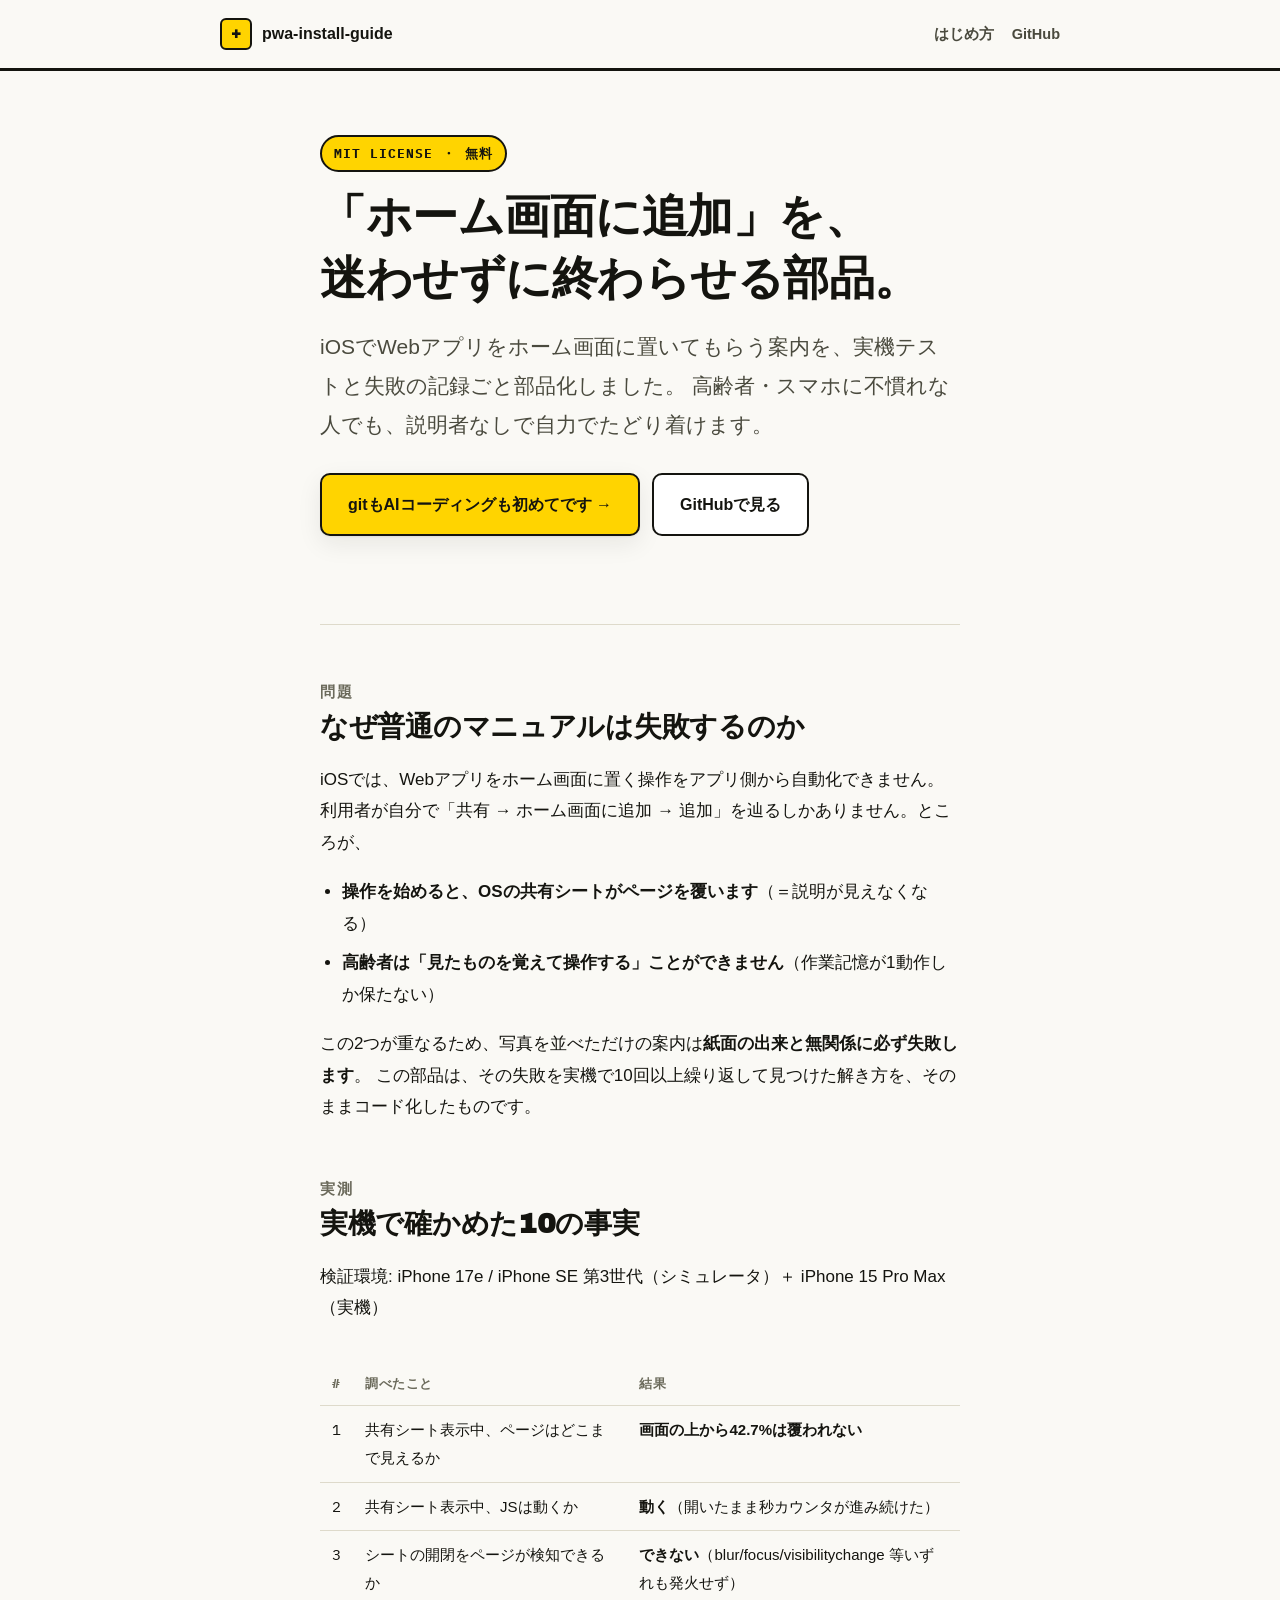
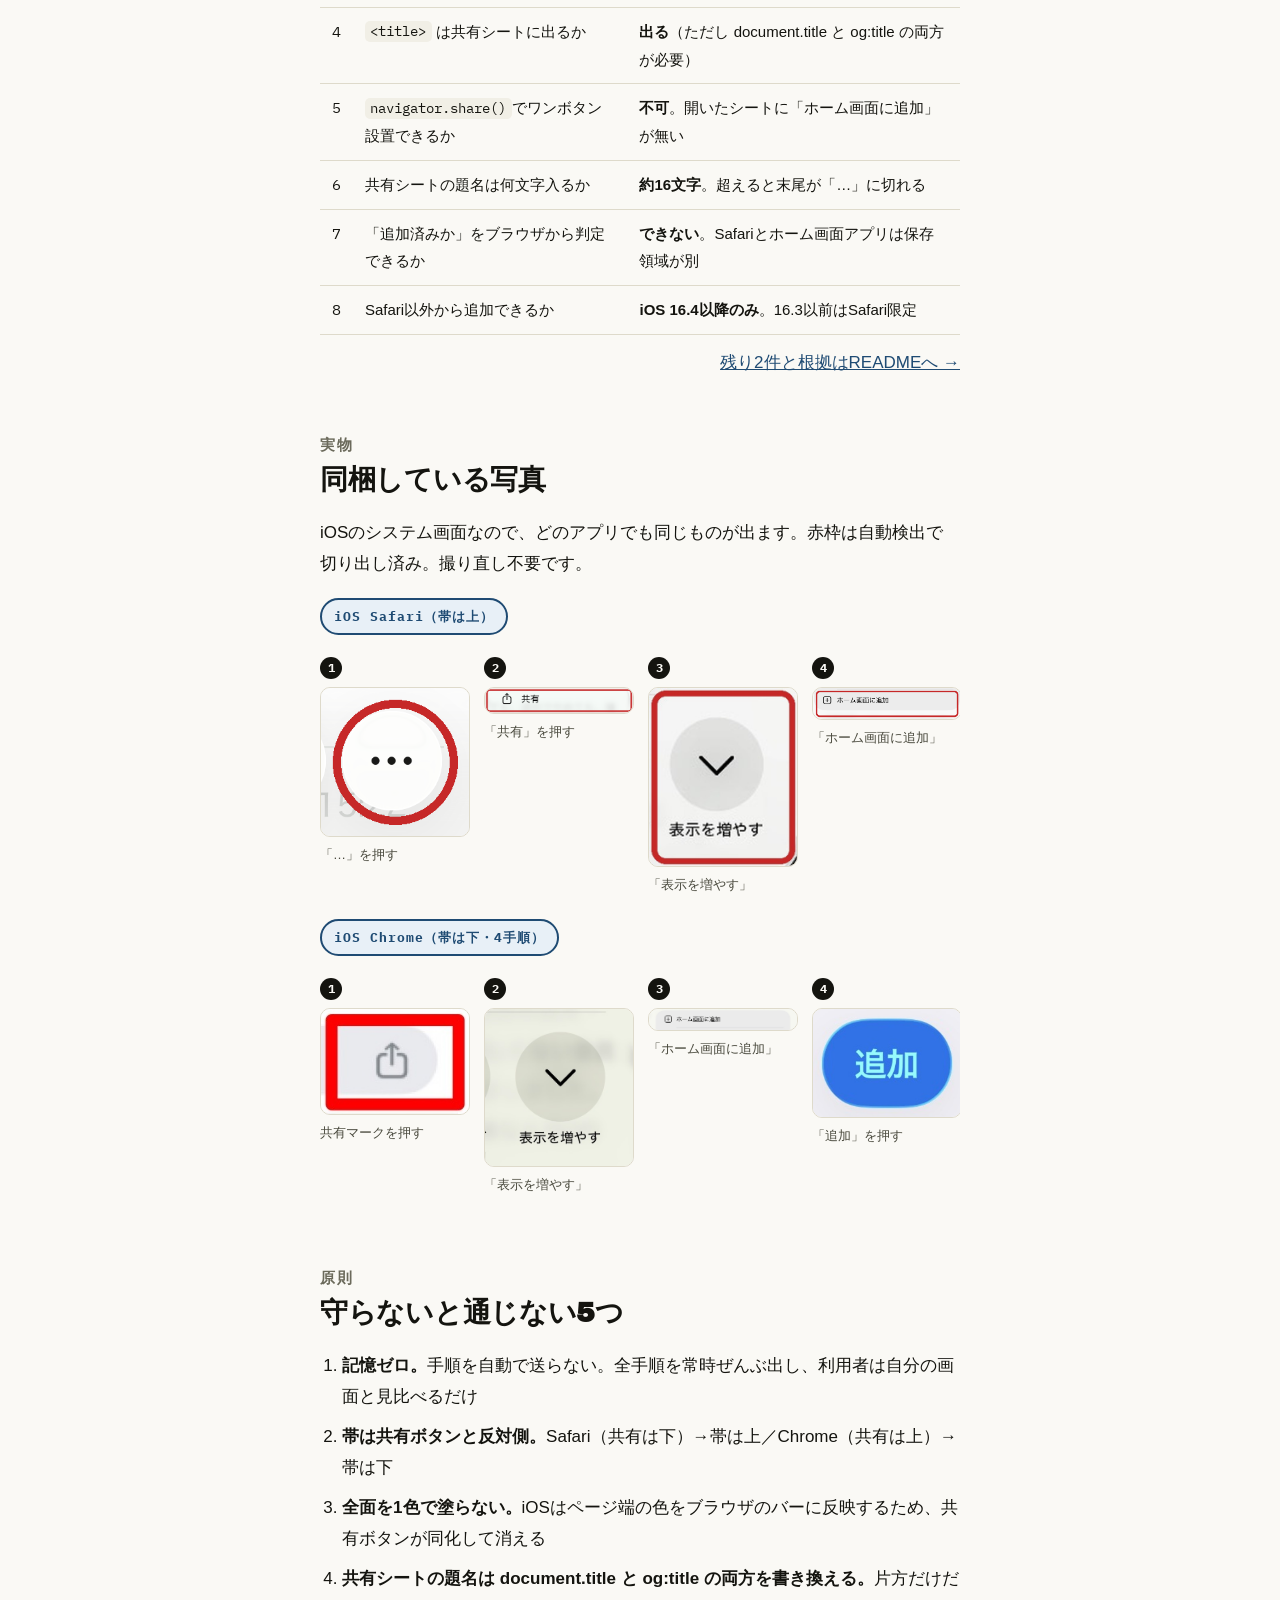
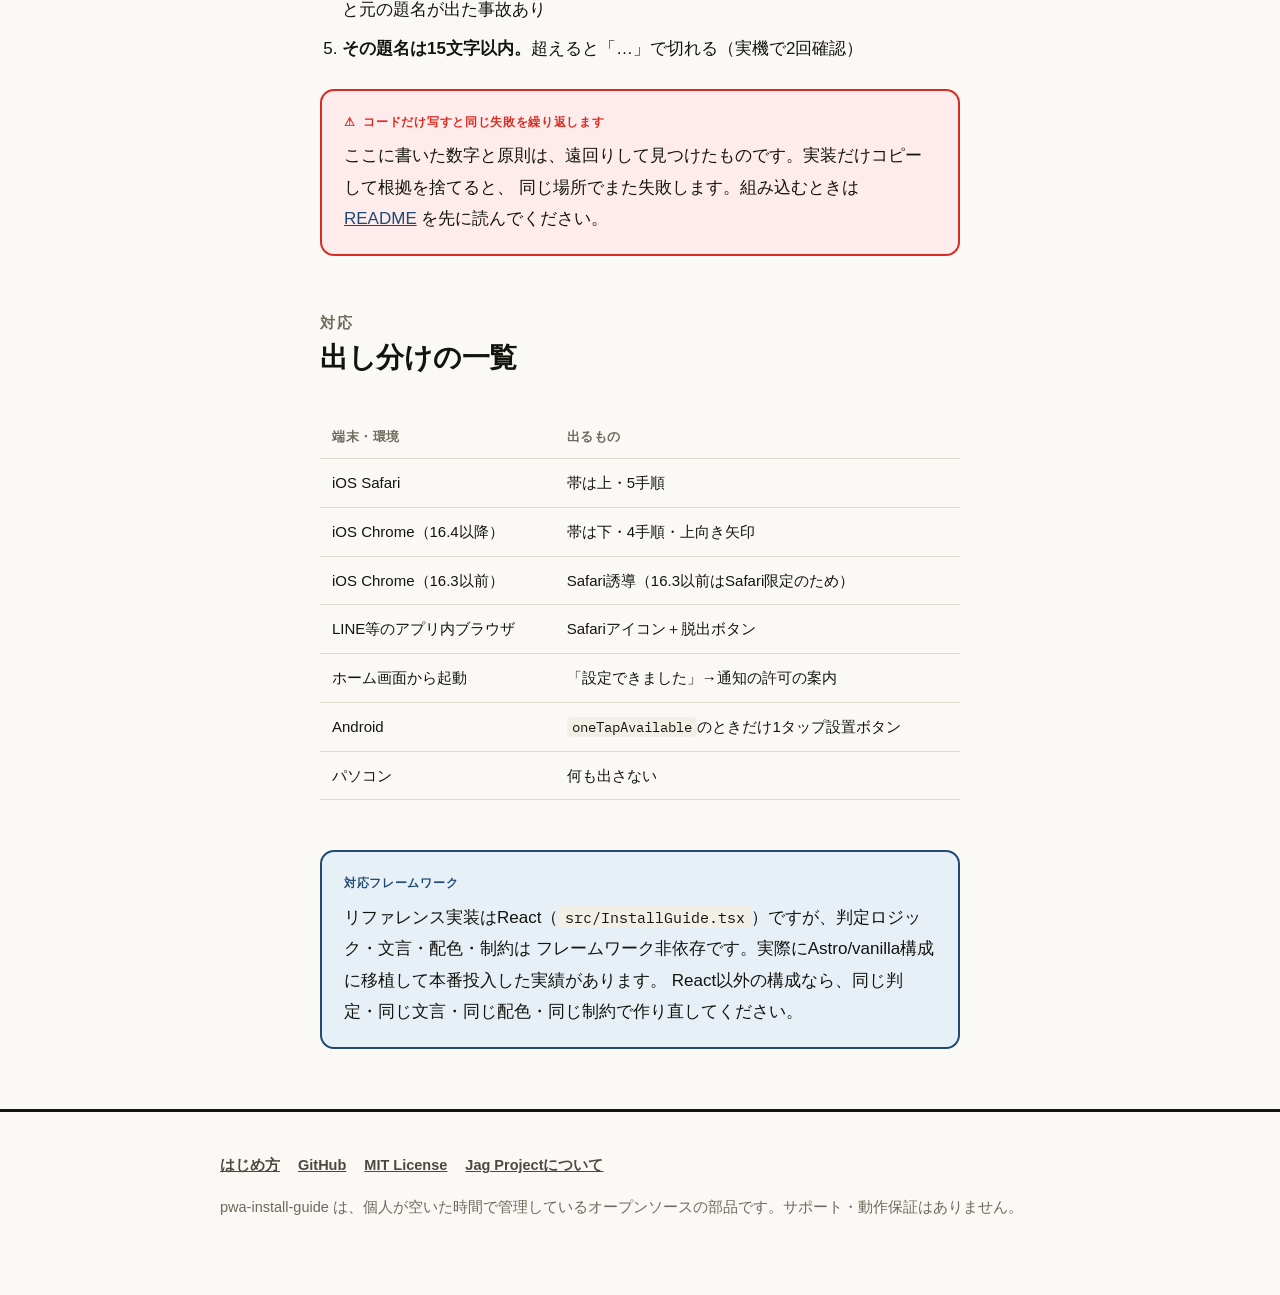
==== docs/index.html @ 2d3e3ac3 "feat: 公開準備(MITライセンス・地域名の一般化・紹介サイト+はじめ方ページ)" ====
<!doctype html>
<html lang="ja">
<head>
<meta charset="utf-8">
<meta name="viewport" content="width=device-width, initial-scale=1">
<title>pwa-install-guide — 「ホーム画面に追加」を、迷わせずに終わらせる部品</title>
<meta name="description" content="iOSのPWAインストール案内を、実機テストと失敗の記録ごと部品化。高齢者・スマホに不慣れな人でも自力でホーム画面に追加できる。MITライセンスで無料公開。">
<link rel="preconnect" href="https://fonts.gstatic.com" crossorigin>
<link href="https://fonts.googleapis.com/css2?family=Archivo+Black&family=IBM+Plex+Mono:wght@500;600&display=swap" rel="stylesheet">
<link rel="stylesheet" href="style.css">
<link rel="icon" href="data:image/svg+xml,<svg xmlns=%22http://www.w3.org/2000/svg%22 viewBox=%220 0 100 100%22><rect width=%22100%22 height=%22100%22 rx=%2218%22 fill=%22%23ffd400%22/><text x=%2250%22 y=%2268%22 font-size=%2258%22 font-weight=%22900%22 text-anchor=%22middle%22 font-family=%22Arial%22>+</text></svg>">
</head>
<body>

<header class="site-header">
  <div class="wrap">
    <a class="brand" href="index.html">
      <span class="brand-mark">+</span>
      pwa-install-guide
    </a>
    <nav class="site-nav">
      <a href="getting-started.html">はじめ方</a>
      <a href="https://github.com/jagyamamoto/pwa-install-guide">GitHub</a>
    </nav>
  </div>
</header>

<main>
  <section class="hero">
    <div class="wrap-narrow">
      <span class="eyebrow">MIT LICENSE ・ 無料</span>
      <h1>「ホーム画面に追加」を、<br>迷わせずに終わらせる部品。</h1>
      <p class="hero-lead">
        iOSでWebアプリをホーム画面に置いてもらう案内を、実機テストと失敗の記録ごと部品化しました。
        高齢者・スマホに不慣れな人でも、説明者なしで自力でたどり着けます。
      </p>
      <div class="btn-row">
        <a class="btn btn-primary" href="getting-started.html">gitもAIコーディングも初めてです →</a>
        <a class="btn btn-ghost" href="https://github.com/jagyamamoto/pwa-install-guide">GitHubで見る</a>
      </div>
    </div>
  </section>

  <div class="wrap-narrow prose">

    <hr>

    <h2><span class="num">問題</span>なぜ普通のマニュアルは失敗するのか</h2>
    <p>
      iOSでは、Webアプリをホーム画面に置く操作をアプリ側から自動化できません。
      利用者が自分で「共有 → ホーム画面に追加 → 追加」を辿るしかありません。ところが、
    </p>
    <ul>
      <li><strong>操作を始めると、OSの共有シートがページを覆います</strong>（＝説明が見えなくなる）</li>
      <li><strong>高齢者は「見たものを覚えて操作する」ことができません</strong>（作業記憶が1動作しか保たない）</li>
    </ul>
    <p>
      この2つが重なるため、写真を並べただけの案内は<strong>紙面の出来と無関係に必ず失敗します</strong>。
      この部品は、その失敗を実機で10回以上繰り返して見つけた解き方を、そのままコード化したものです。
    </p>

    <h2><span class="num">実測</span>実機で確かめた10の事実</h2>
    <p>検証環境: iPhone 17e / iPhone SE 第3世代（シミュレータ）＋ iPhone 15 Pro Max（実機）</p>
    <div class="table-wrap">
      <table class="data">
        <tr><th class="num">#</th><th>調べたこと</th><th>結果</th></tr>
        <tr><td class="num">1</td><td>共有シート表示中、ページはどこまで見えるか</td><td><strong>画面の上から42.7%は覆われない</strong></td></tr>
        <tr><td class="num">2</td><td>共有シート表示中、JSは動くか</td><td><strong>動く</strong>（開いたまま秒カウンタが進み続けた）</td></tr>
        <tr><td class="num">3</td><td>シートの開閉をページが検知できるか</td><td><strong>できない</strong>（blur/focus/visibilitychange 等いずれも発火せず）</td></tr>
        <tr><td class="num">4</td><td><code>&lt;title&gt;</code> は共有シートに出るか</td><td><strong>出る</strong>（ただし document.title と og:title の両方が必要）</td></tr>
        <tr><td class="num">5</td><td><code>navigator.share()</code>でワンボタン設置できるか</td><td><strong>不可</strong>。開いたシートに「ホーム画面に追加」が無い</td></tr>
        <tr><td class="num">6</td><td>共有シートの題名は何文字入るか</td><td><strong>約16文字</strong>。超えると末尾が「…」に切れる</td></tr>
        <tr><td class="num">7</td><td>「追加済みか」をブラウザから判定できるか</td><td><strong>できない</strong>。Safariとホーム画面アプリは保存領域が別</td></tr>
        <tr><td class="num">8</td><td>Safari以外から追加できるか</td><td><strong>iOS 16.4以降のみ</strong>。16.3以前はSafari限定</td></tr>
      </table>
    </div>
    <p style="text-align:right; margin-top:-14px;"><a href="https://github.com/jagyamamoto/pwa-install-guide#2-%E5%AE%9F%E6%A9%9F%E3%81%A7%E7%A2%BA%E3%81%8B%E3%82%81%E3%81%9F%E4%BA%8B%E5%AE%9F">残り2件と根拠はREADMEへ →</a></p>

    <h2><span class="num">実物</span>同梱している写真</h2>
    <p>iOSのシステム画面なので、どのアプリでも同じものが出ます。赤枠は自動検出で切り出し済み。撮り直し不要です。</p>
    <p class="eyebrow steel" style="margin-bottom:10px;">iOS Safari（帯は上）</p>
    <div class="shot-row">
      <div class="shot-card"><span class="shot-num">1</span><img src="assets/ios-safari/1-dots.png" alt="…マーク"><div class="shot-label">「…」を押す</div></div>
      <div class="shot-card"><span class="shot-num">2</span><img src="assets/ios-safari/2-share.png" alt="共有"><div class="shot-label">「共有」を押す</div></div>
      <div class="shot-card"><span class="shot-num">3</span><img src="assets/ios-safari/3-showmore.png" alt="表示を増やす"><div class="shot-label">「表示を増やす」</div></div>
      <div class="shot-card"><span class="shot-num">4</span><img src="assets/ios-safari/4-addhome.png" alt="ホーム画面に追加"><div class="shot-label">「ホーム画面に追加」</div></div>
      <div class="shot-card"><span class="shot-num">5</span><img src="assets/ios-safari/5-add.png" alt="追加"><div class="shot-label">「追加」を押す</div></div>
    </div>
    <p class="eyebrow steel" style="margin-bottom:10px;">iOS Chrome（帯は下・4手順）</p>
    <div class="shot-row">
      <div class="shot-card"><span class="shot-num">1</span><img src="assets/ios-chrome/1-share.jpg" alt="共有"><div class="shot-label">共有マークを押す</div></div>
      <div class="shot-card"><span class="shot-num">2</span><img src="assets/ios-chrome/2-showmore.jpg" alt="表示を増やす"><div class="shot-label">「表示を増やす」</div></div>
      <div class="shot-card"><span class="shot-num">3</span><img src="assets/ios-chrome/3-addhome.jpg" alt="ホーム画面に追加"><div class="shot-label">「ホーム画面に追加」</div></div>
      <div class="shot-card"><span class="shot-num">4</span><img src="assets/ios-chrome/4-add.jpg" alt="追加"><div class="shot-label">「追加」を押す</div></div>
    </div>

    <h2><span class="num">原則</span>守らないと通じない5つ</h2>
    <ol>
      <li><strong>記憶ゼロ。</strong>手順を自動で送らない。全手順を常時ぜんぶ出し、利用者は自分の画面と見比べるだけ</li>
      <li><strong>帯は共有ボタンと反対側。</strong>Safari（共有は下）→帯は上／Chrome（共有は上）→帯は下</li>
      <li><strong>全面を1色で塗らない。</strong>iOSはページ端の色をブラウザのバーに反映するため、共有ボタンが同化して消える</li>
      <li><strong>共有シートの題名は document.title と og:title の両方を書き換える。</strong>片方だけだと元の題名が出た事故あり</li>
      <li><strong>その題名は15文字以内。</strong>超えると「…」で切れる（実機で2回確認）</li>
    </ol>

    <div class="alert-card">
      <span class="tag">⚠ コードだけ写すと同じ失敗を繰り返します</span>
      <p>ここに書いた数字と原則は、遠回りして見つけたものです。実装だけコピーして根拠を捨てると、
      同じ場所でまた失敗します。組み込むときは <a href="https://github.com/jagyamamoto/pwa-install-guide#readme">README</a> を先に読んでください。</p>
    </div>

    <h2><span class="num">対応</span>出し分けの一覧</h2>
    <div class="table-wrap">
      <table class="data">
        <tr><th>端末・環境</th><th>出るもの</th></tr>
        <tr><td>iOS Safari</td><td>帯は上・5手順</td></tr>
        <tr><td>iOS Chrome（16.4以降）</td><td>帯は下・4手順・上向き矢印</td></tr>
        <tr><td>iOS Chrome（16.3以前）</td><td>Safari誘導（16.3以前はSafari限定のため）</td></tr>
        <tr><td>LINE等のアプリ内ブラウザ</td><td>Safariアイコン＋脱出ボタン</td></tr>
        <tr><td>ホーム画面から起動</td><td>「設定できました」→通知の許可の案内</td></tr>
        <tr><td>Android</td><td><code>oneTapAvailable</code>のときだけ1タップ設置ボタン</td></tr>
        <tr><td>パソコン</td><td>何も出さない</td></tr>
      </table>
    </div>

    <div class="win-card">
      <span class="tag">対応フレームワーク</span>
      <p>
        リファレンス実装はReact（<code>src/InstallGuide.tsx</code>）ですが、判定ロジック・文言・配色・制約は
        フレームワーク非依存です。実際にAstro/vanilla構成に移植して本番投入した実績があります。
        React以外の構成なら、同じ判定・同じ文言・同じ配色・同じ制約で作り直してください。
      </p>
    </div>

  </div>
</main>

<footer class="site-footer">
  <div class="wrap">
    <div class="footer-links">
      <a href="getting-started.html">はじめ方</a>
      <a href="https://github.com/jagyamamoto/pwa-install-guide">GitHub</a>
      <a href="https://github.com/jagyamamoto/pwa-install-guide/blob/main/LICENSE">MIT License</a>
      <a href="https://www.jagproject.com/about">Jag Projectについて</a>
    </div>
    <p>pwa-install-guide は、個人が空いた時間で管理しているオープンソースの部品です。サポート・動作保証はありません。</p>
  </div>
</footer>

</body>
</html>
---- docs/style.css ----
/* pwa-install-guide 紹介サイト 共通スタイル
   本体(src/install-guide.css)が実際に採用している配色をそのまま持ち込む:
   --signal(道路標識と同じ最高コントラストの黄)・黒・白・実測写真の赤枠。 */

:root {
  --paper: #faf9f5;
  --paper-deep: #f1efe6;
  --card: #ffffff;
  --ink: #14140f;
  --ink-soft: #4a4a3e;
  --muted: #6b6a5b;
  --border: #dedacb;
  --signal: #ffd400;
  --signal-ink: #14140f;
  --alert: #d92b1f;
  --alert-pale: #fdeceb;
  --steel: #1f4b73;
  --steel-pale: #e8f0f7;
  --shadow: 0 1px 2px rgba(20, 20, 15, 0.06), 0 8px 24px rgba(20, 20, 15, 0.08);
  --radius: 14px;
  --font-jp: "Hiragino Sans", "Hiragino Kaku Gothic ProN", "Yu Gothic", "Noto Sans JP", sans-serif;
  --font-display: "Archivo Black", var(--font-jp), sans-serif;
  --font-mono: "IBM Plex Mono", ui-monospace, "SF Mono", Menlo, monospace;
}

:root[data-theme="dark"] {
  --paper: #16160f;
  --paper-deep: #1d1c13;
  --card: #201f16;
  --ink: #f3f1e4;
  --ink-soft: #cac6ae;
  --muted: #9a9781;
  --border: #383626;
  --signal: #ffd400;
  --signal-ink: #14140f;
  --alert: #ff6b5e;
  --alert-pale: #33201c;
  --steel: #7fb3e0;
  --steel-pale: #182734;
  --shadow: 0 1px 2px rgba(0, 0, 0, 0.35), 0 12px 32px rgba(0, 0, 0, 0.4);
}

@media (prefers-color-scheme: dark) {
  :root:not([data-theme="light"]) {
    --paper: #16160f;
    --paper-deep: #1d1c13;
    --card: #201f16;
    --ink: #f3f1e4;
    --ink-soft: #cac6ae;
    --muted: #9a9781;
    --border: #383626;
    --signal: #ffd400;
    --signal-ink: #14140f;
    --alert: #ff6b5e;
    --alert-pale: #33201c;
    --steel: #7fb3e0;
    --steel-pale: #182734;
    --shadow: 0 1px 2px rgba(0, 0, 0, 0.35), 0 12px 32px rgba(0, 0, 0, 0.4);
  }
}

* { box-sizing: border-box; }
html { scroll-behavior: smooth; }
@media (prefers-reduced-motion: reduce) {
  html { scroll-behavior: auto; }
  * { animation-duration: 0.01ms !important; transition-duration: 0.01ms !important; }
}

body {
  margin: 0;
  background: var(--paper);
  color: var(--ink);
  font-family: var(--font-jp);
  font-size: 17px;
  line-height: 1.85;
  -webkit-font-smoothing: antialiased;
}

img { max-width: 100%; display: block; }
a { color: var(--steel); }
code { font-family: var(--font-mono); font-size: 0.9em; background: var(--paper-deep); padding: 0.1em 0.4em; border-radius: 5px; }

.wrap { max-width: 880px; margin: 0 auto; padding: 0 20px; }
.wrap-narrow { max-width: 680px; margin: 0 auto; padding: 0 20px; }

/* ---------- ヘッダー ---------- */
.site-header { padding: 18px 0; border-bottom: 3px solid var(--ink); }
.site-header .wrap { display: flex; align-items: center; justify-content: space-between; gap: 12px; }
.brand { display: flex; align-items: center; gap: 10px; text-decoration: none; color: var(--ink); font-weight: 800; font-size: 16px; }
.brand-mark {
  width: 32px; height: 32px; border-radius: 6px;
  background: var(--signal); color: var(--signal-ink);
  display: flex; align-items: center; justify-content: center;
  font-family: var(--font-display); font-weight: 900; font-size: 15px; flex-shrink: 0;
  border: 2px solid var(--ink);
}
.site-nav { display: flex; gap: 18px; font-size: 14.5px; font-weight: 700; }
.site-nav a { color: var(--ink-soft); text-decoration: none; }
.site-nav a:hover { color: var(--ink); }

/* ---------- 見出し ---------- */
h1, h2, h3 { line-height: 1.35; text-wrap: balance; margin: 0; font-family: var(--font-display); letter-spacing: -0.01em; }
.eyebrow {
  display: inline-flex; align-items: center; gap: 8px;
  font-family: var(--font-mono); font-size: 12.5px; letter-spacing: 0.08em; font-weight: 700;
  color: var(--ink); background: var(--signal);
  border: 2px solid var(--ink);
  padding: 5px 12px; border-radius: 999px;
}
.eyebrow.alert { color: #fff; background: var(--alert); border-color: var(--alert); }
.eyebrow.steel { color: var(--steel); background: var(--steel-pale); border-color: var(--steel); }

/* ---------- ボタン ---------- */
.btn {
  display: inline-flex; align-items: center; justify-content: center; gap: 8px;
  padding: 15px 26px; border-radius: 10px; font-weight: 800; font-size: 16px;
  text-decoration: none; border: 2px solid var(--ink); cursor: pointer; min-height: 52px;
  transition: transform 0.15s ease, box-shadow 0.15s ease;
}
.btn:hover { transform: translateY(-1px); }
.btn-primary { background: var(--signal); color: var(--signal-ink); box-shadow: var(--shadow); }
.btn-ghost { background: var(--card); color: var(--ink); }
.btn-row { display: flex; gap: 12px; flex-wrap: wrap; }

/* ---------- カード ---------- */
.card { background: var(--card); border: 1px solid var(--border); border-radius: var(--radius); box-shadow: var(--shadow); }

.fail-card, .win-card, .alert-card {
  border-radius: var(--radius); padding: 20px 22px; margin: 24px 0; border: 2px solid var(--ink);
}
.alert-card { background: var(--alert-pale); border-color: var(--alert); }
.alert-card .tag { font-family: var(--font-mono); font-size: 11.5px; font-weight: 700; color: var(--alert); letter-spacing: 0.06em; display: block; margin-bottom: 8px; }
.alert-card p:last-child { margin-bottom: 0; }

.win-card { background: var(--steel-pale); border-color: var(--steel); }
.win-card .tag { font-family: var(--font-mono); font-size: 11.5px; font-weight: 700; color: var(--steel); letter-spacing: 0.06em; display: block; margin-bottom: 8px; }
.win-card p:last-child { margin-bottom: 0; }

/* ---------- 測定データ表 ---------- */
table.data { width: 100%; border-collapse: collapse; margin: 20px 0 26px; font-size: 15px; }
table.data th, table.data td { padding: 10px 12px; border-bottom: 1px solid var(--border); text-align: left; vertical-align: top; }
table.data th { font-family: var(--font-mono); font-size: 12.5px; letter-spacing: 0.04em; color: var(--muted); font-weight: 700; text-transform: uppercase; }
table.data td.num, table.data th.num { font-variant-numeric: tabular-nums; font-family: var(--font-mono); }
.table-wrap { overflow-x: auto; }

/* ---------- スクリーンショット・ギャラリー ---------- */
.shot-row { display: flex; gap: 14px; overflow-x: auto; padding: 6px 2px 14px; margin: 0 0 8px; scroll-snap-type: x proximity; }
.shot-card { flex: 0 0 auto; width: 150px; scroll-snap-align: start; }
.shot-card img { border-radius: 10px; border: 1px solid var(--border); background: #fff; }
.shot-card .shot-num {
  display: inline-flex; align-items: center; justify-content: center;
  width: 22px; height: 22px; border-radius: 999px; background: var(--ink); color: var(--paper);
  font-family: var(--font-mono); font-size: 12px; font-weight: 700; margin-bottom: 8px;
}
.shot-card .shot-label { font-size: 13px; color: var(--ink-soft); margin-top: 6px; }

/* ---------- 手順(はじめ方ページ) ---------- */
.step-list { counter-reset: step; list-style: none; padding: 0; margin: 32px 0; }
.step-item { position: relative; padding: 0 0 32px 52px; border-left: 2px solid var(--border); margin-left: 17px; }
.step-item:last-child { border-color: transparent; padding-bottom: 0; }
.step-item::before {
  counter-increment: step; content: counter(step);
  position: absolute; left: -18px; top: 0;
  width: 36px; height: 36px; border-radius: 999px;
  background: var(--signal); color: var(--signal-ink); border: 2px solid var(--ink);
  display: flex; align-items: center; justify-content: center;
  font-family: var(--font-display); font-size: 15px; font-weight: 900;
}
.step-item h3 { font-size: 18px; margin-bottom: 8px; }
.step-item p { margin: 0 0 12px; color: var(--ink-soft); }

.code-block {
  font-family: var(--font-mono); font-size: 13.5px; line-height: 1.7;
  background: #1a1a12; color: #f0edd8; border-radius: 10px; padding: 16px 18px;
  margin: 14px 0; overflow-x: auto; white-space: pre;
}
.copy-note { font-size: 13px; color: var(--muted); margin: 6px 0 0; }

/* ---------- 本文 ---------- */
.prose h2 { font-size: clamp(22px, 3vw, 28px); margin: 56px 0 18px; }
.prose h2 .num { font-family: var(--font-mono); color: var(--muted); font-size: 0.55em; display: block; margin-bottom: 6px; letter-spacing: 0.1em; }
.prose h3 { font-size: 18px; margin: 28px 0 12px; }
.prose p { margin: 0 0 18px; color: var(--ink); }
.prose ul, .prose ol { padding-left: 1.3em; margin: 0 0 18px; }
.prose li { margin-bottom: 8px; }
.prose hr { border: none; border-top: 1px solid var(--border); margin: 48px 0; }

/* ---------- フッター ---------- */
.site-footer { border-top: 3px solid var(--ink); padding: 40px 0 60px; margin-top: 60px; color: var(--muted); font-size: 14.5px; }
.site-footer a { color: var(--ink-soft); }
.footer-links { display: flex; gap: 18px; flex-wrap: wrap; margin-bottom: 14px; font-weight: 700; }

/* ---------- ヒーロー ---------- */
.hero { padding: 64px 0 40px; }
.hero-lead { font-size: clamp(18px, 2.4vw, 21px); color: var(--ink-soft); max-width: 60ch; margin: 18px 0 28px; }
.hero h1 { font-size: clamp(30px, 5vw, 46px); margin-top: 14px; }
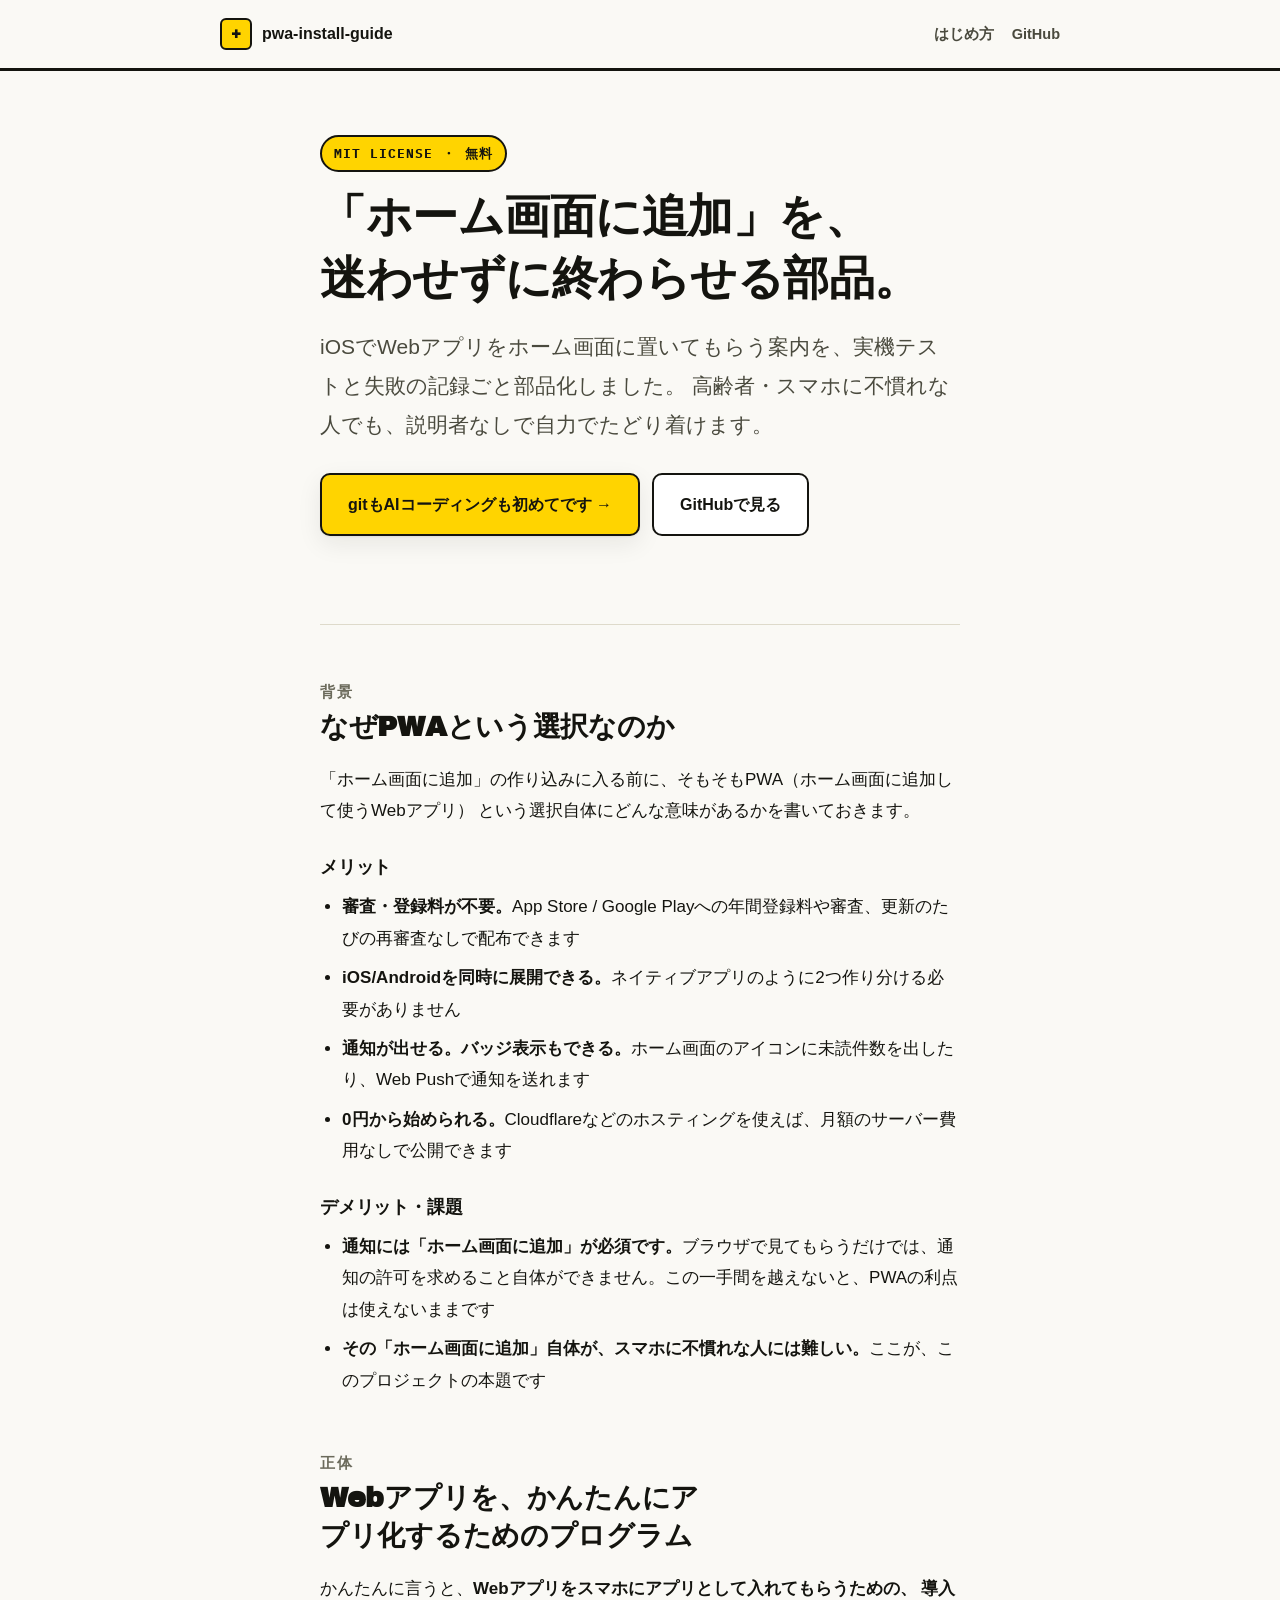
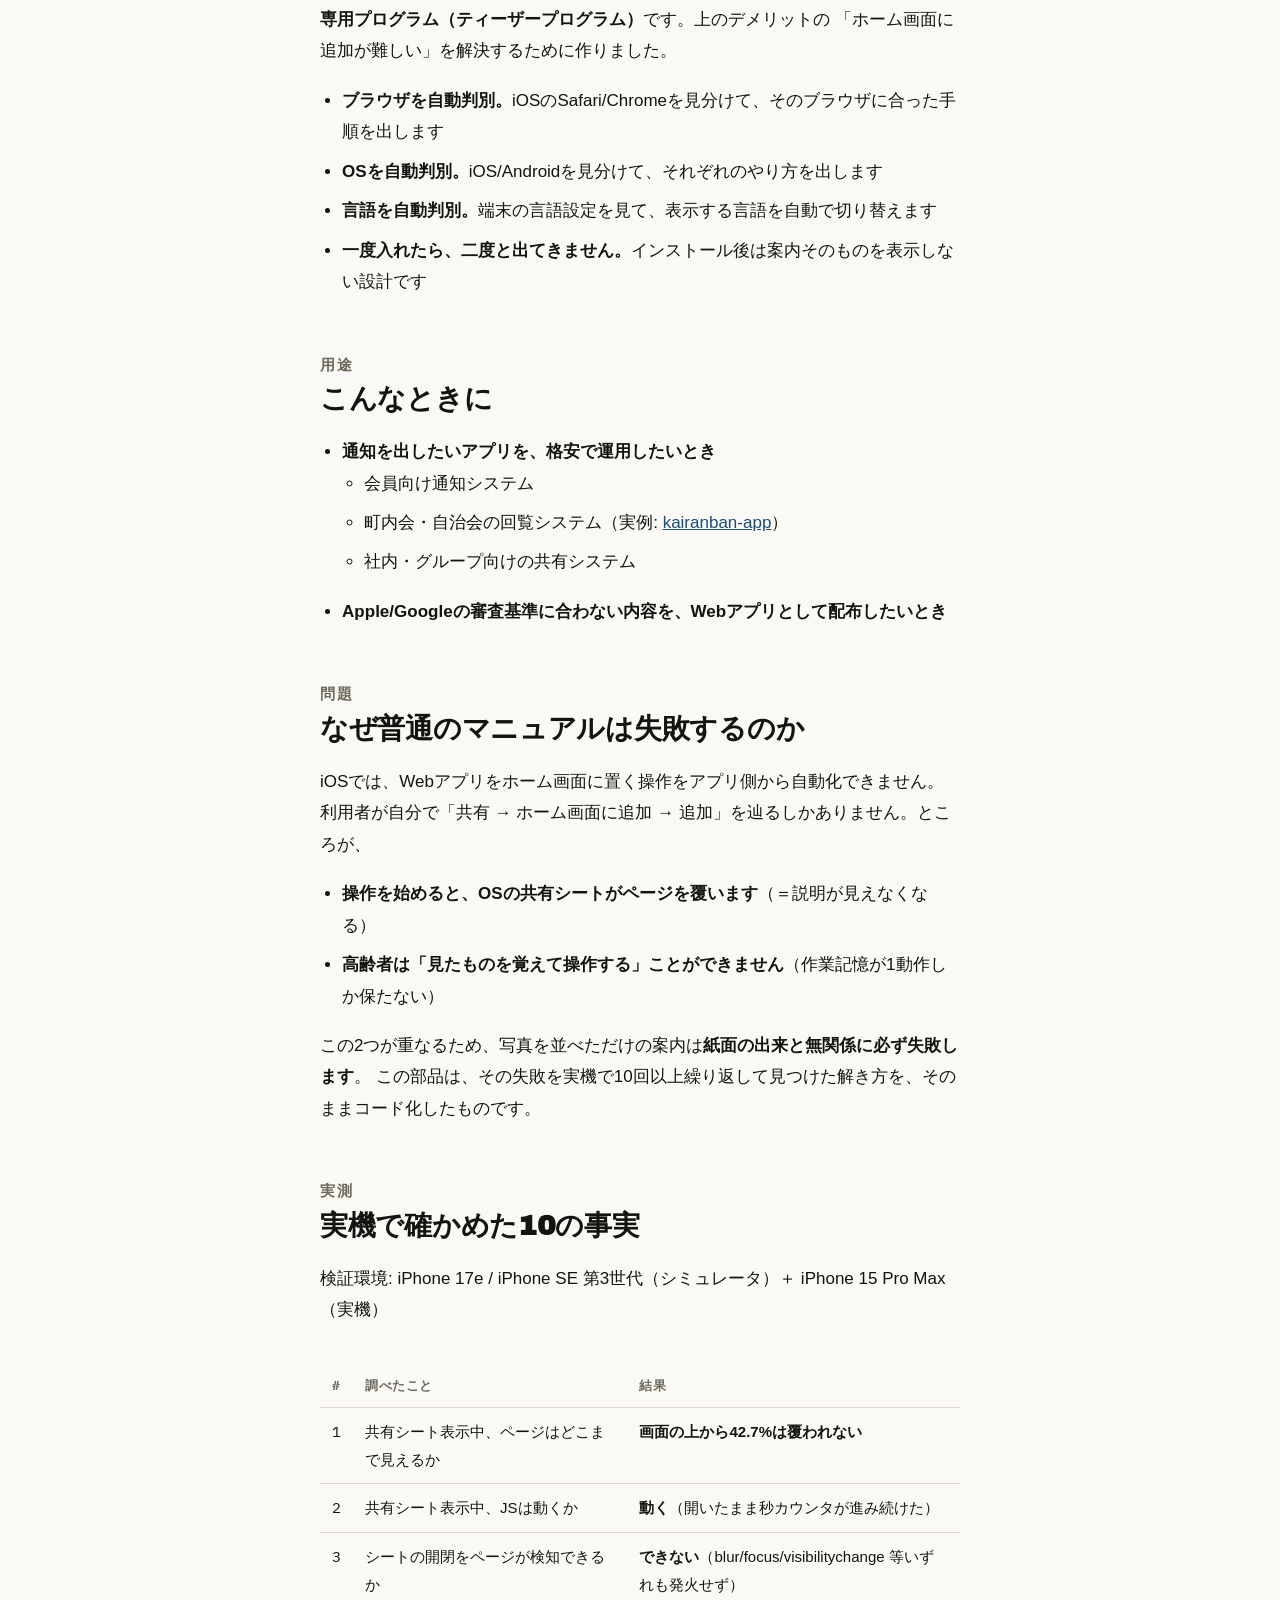
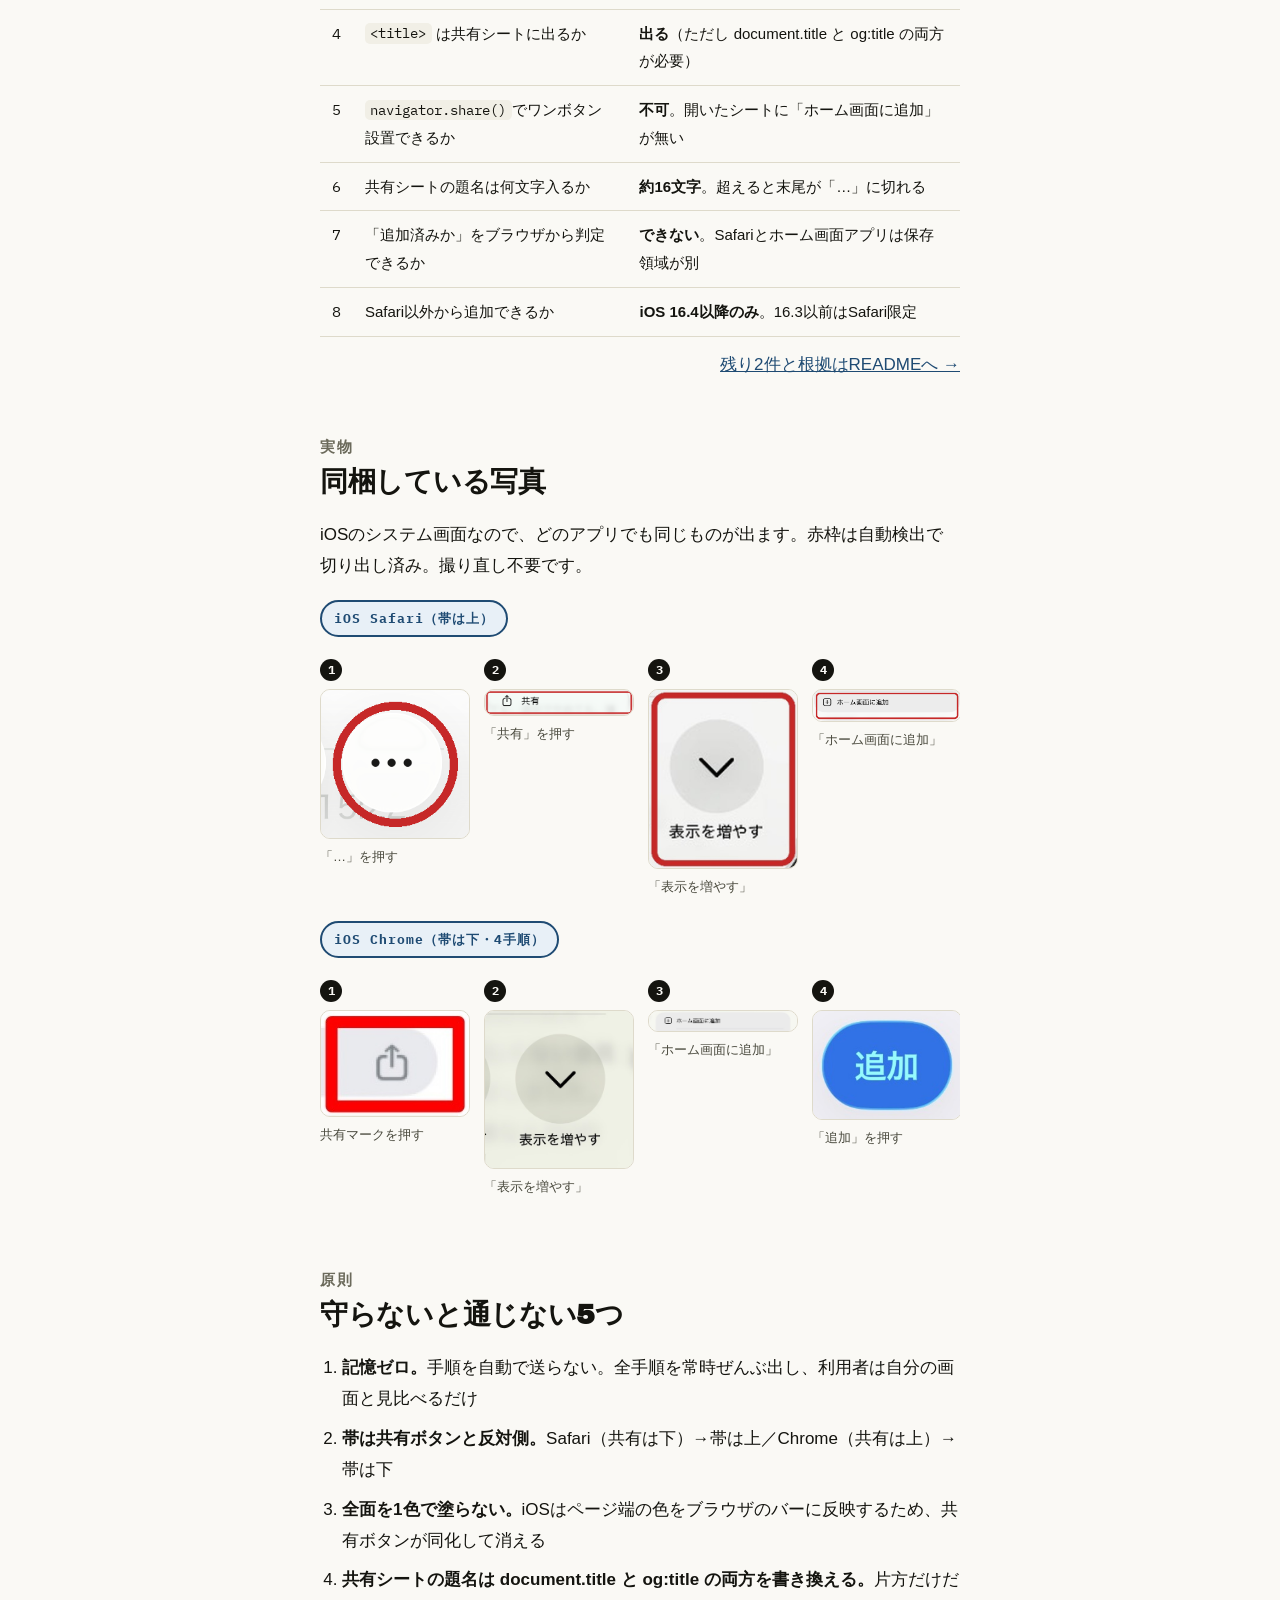
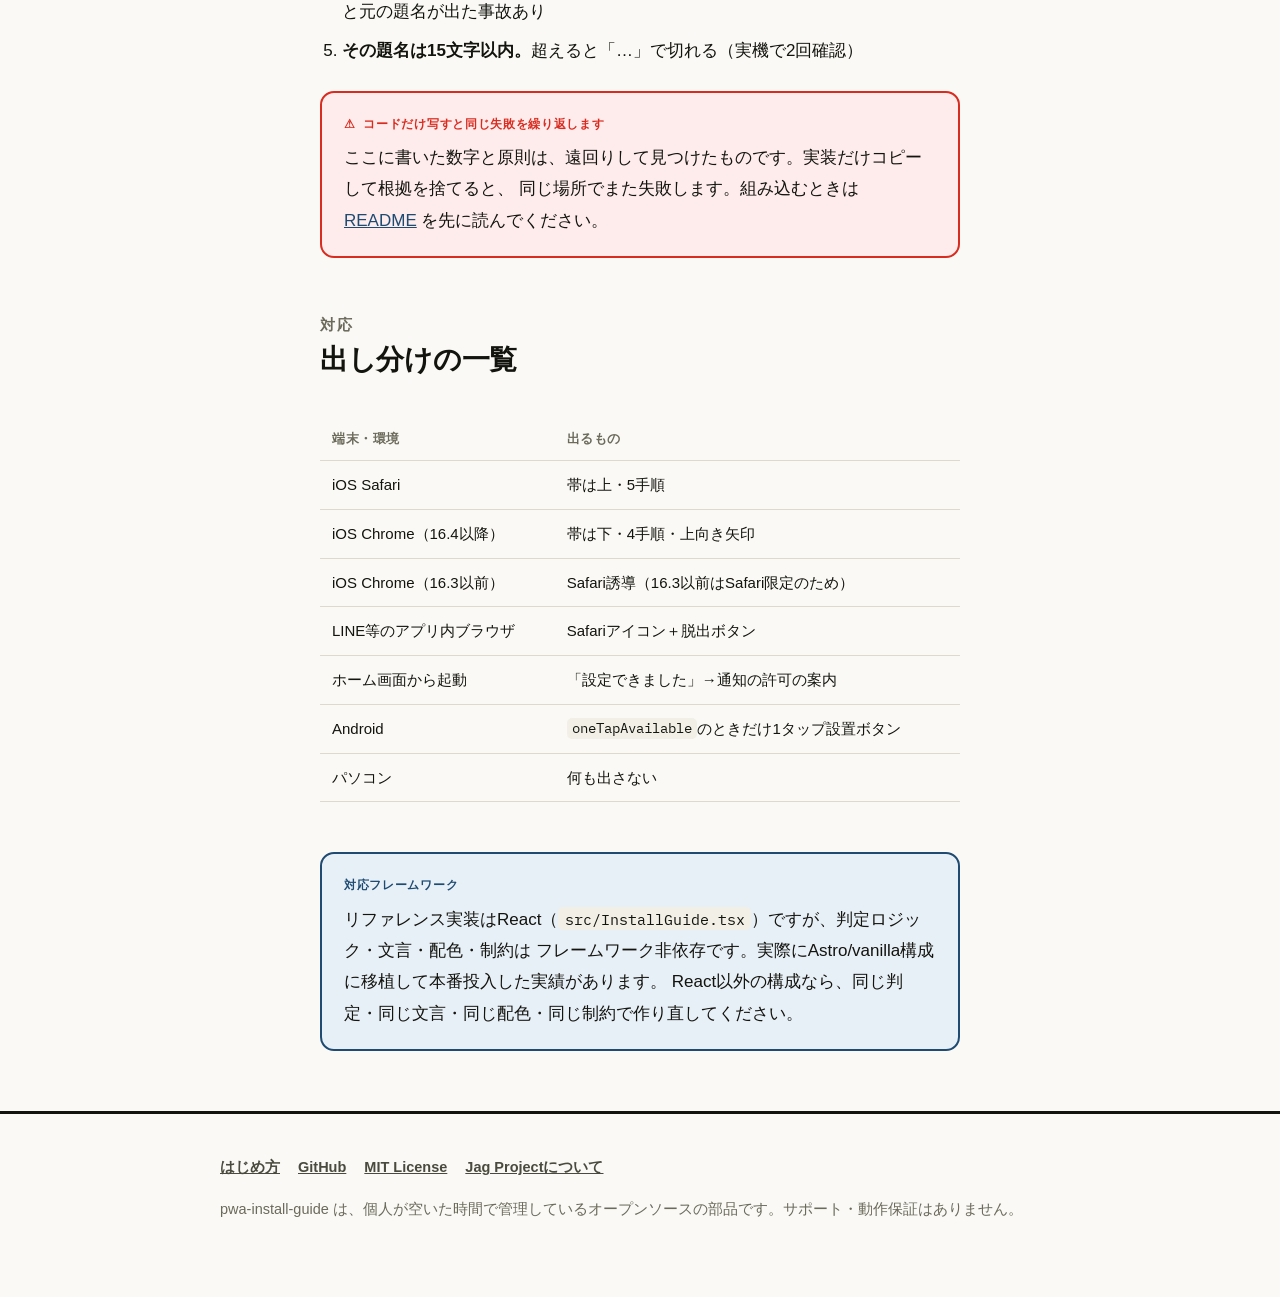
==== commit bc76c277: "docs(index): PWAのメリット・デメリット/プロジェクトの正体/用途セクションを追加" ====
--- a/docs/index.html
+++ b/docs/index.html
@@ -44,6 +44,50 @@
   <div class="wrap-narrow prose">
 
     <hr>
+
+    <h2><span class="num">背景</span>なぜPWAという選択なのか</h2>
+    <p>
+      「ホーム画面に追加」の作り込みに入る前に、そもそもPWA（ホーム画面に追加して使うWebアプリ）
+      という選択自体にどんな意味があるかを書いておきます。
+    </p>
+    <h3>メリット</h3>
+    <ul>
+      <li><strong>審査・登録料が不要。</strong>App Store / Google Playへの年間登録料や審査、更新のたびの再審査なしで配布できます</li>
+      <li><strong>iOS/Androidを同時に展開できる。</strong>ネイティブアプリのように2つ作り分ける必要がありません</li>
+      <li><strong>通知が出せる。バッジ表示もできる。</strong>ホーム画面のアイコンに未読件数を出したり、Web Pushで通知を送れます</li>
+      <li><strong>0円から始められる。</strong>Cloudflareなどのホスティングを使えば、月額のサーバー費用なしで公開できます</li>
+    </ul>
+    <h3>デメリット・課題</h3>
+    <ul>
+      <li><strong>通知には「ホーム画面に追加」が必須です。</strong>ブラウザで見てもらうだけでは、通知の許可を求めること自体ができません。この一手間を越えないと、PWAの利点は使えないままです</li>
+      <li><strong>その「ホーム画面に追加」自体が、スマホに不慣れな人には難しい。</strong>ここが、このプロジェクトの本題です</li>
+    </ul>
+
+    <h2><span class="num">正体</span>Webアプリを、かんたんにアプリ化するためのプログラム</h2>
+    <p>
+      かんたんに言うと、<strong>Webアプリをスマホにアプリとして入れてもらうための、
+      導入専用プログラム（ティーザープログラム）</strong>です。上のデメリットの
+      「ホーム画面に追加が難しい」を解決するために作りました。
+    </p>
+    <ul>
+      <li><strong>ブラウザを自動判別。</strong>iOSのSafari/Chromeを見分けて、そのブラウザに合った手順を出します</li>
+      <li><strong>OSを自動判別。</strong>iOS/Androidを見分けて、それぞれのやり方を出します</li>
+      <li><strong>言語を自動判別。</strong>端末の言語設定を見て、表示する言語を自動で切り替えます</li>
+      <li><strong>一度入れたら、二度と出てきません。</strong>インストール後は案内そのものを表示しない設計です</li>
+    </ul>
+
+    <h2><span class="num">用途</span>こんなときに</h2>
+    <ul>
+      <li>
+        <strong>通知を出したいアプリを、格安で運用したいとき</strong>
+        <ul>
+          <li>会員向け通知システム</li>
+          <li>町内会・自治会の回覧システム（実例: <a href="https://github.com/jagyamamoto/kairanban-app">kairanban-app</a>）</li>
+          <li>社内・グループ向けの共有システム</li>
+        </ul>
+      </li>
+      <li><strong>Apple/Googleの審査基準に合わない内容を、Webアプリとして配布したいとき</strong></li>
+    </ul>
 
     <h2><span class="num">問題</span>なぜ普通のマニュアルは失敗するのか</h2>
     <p>
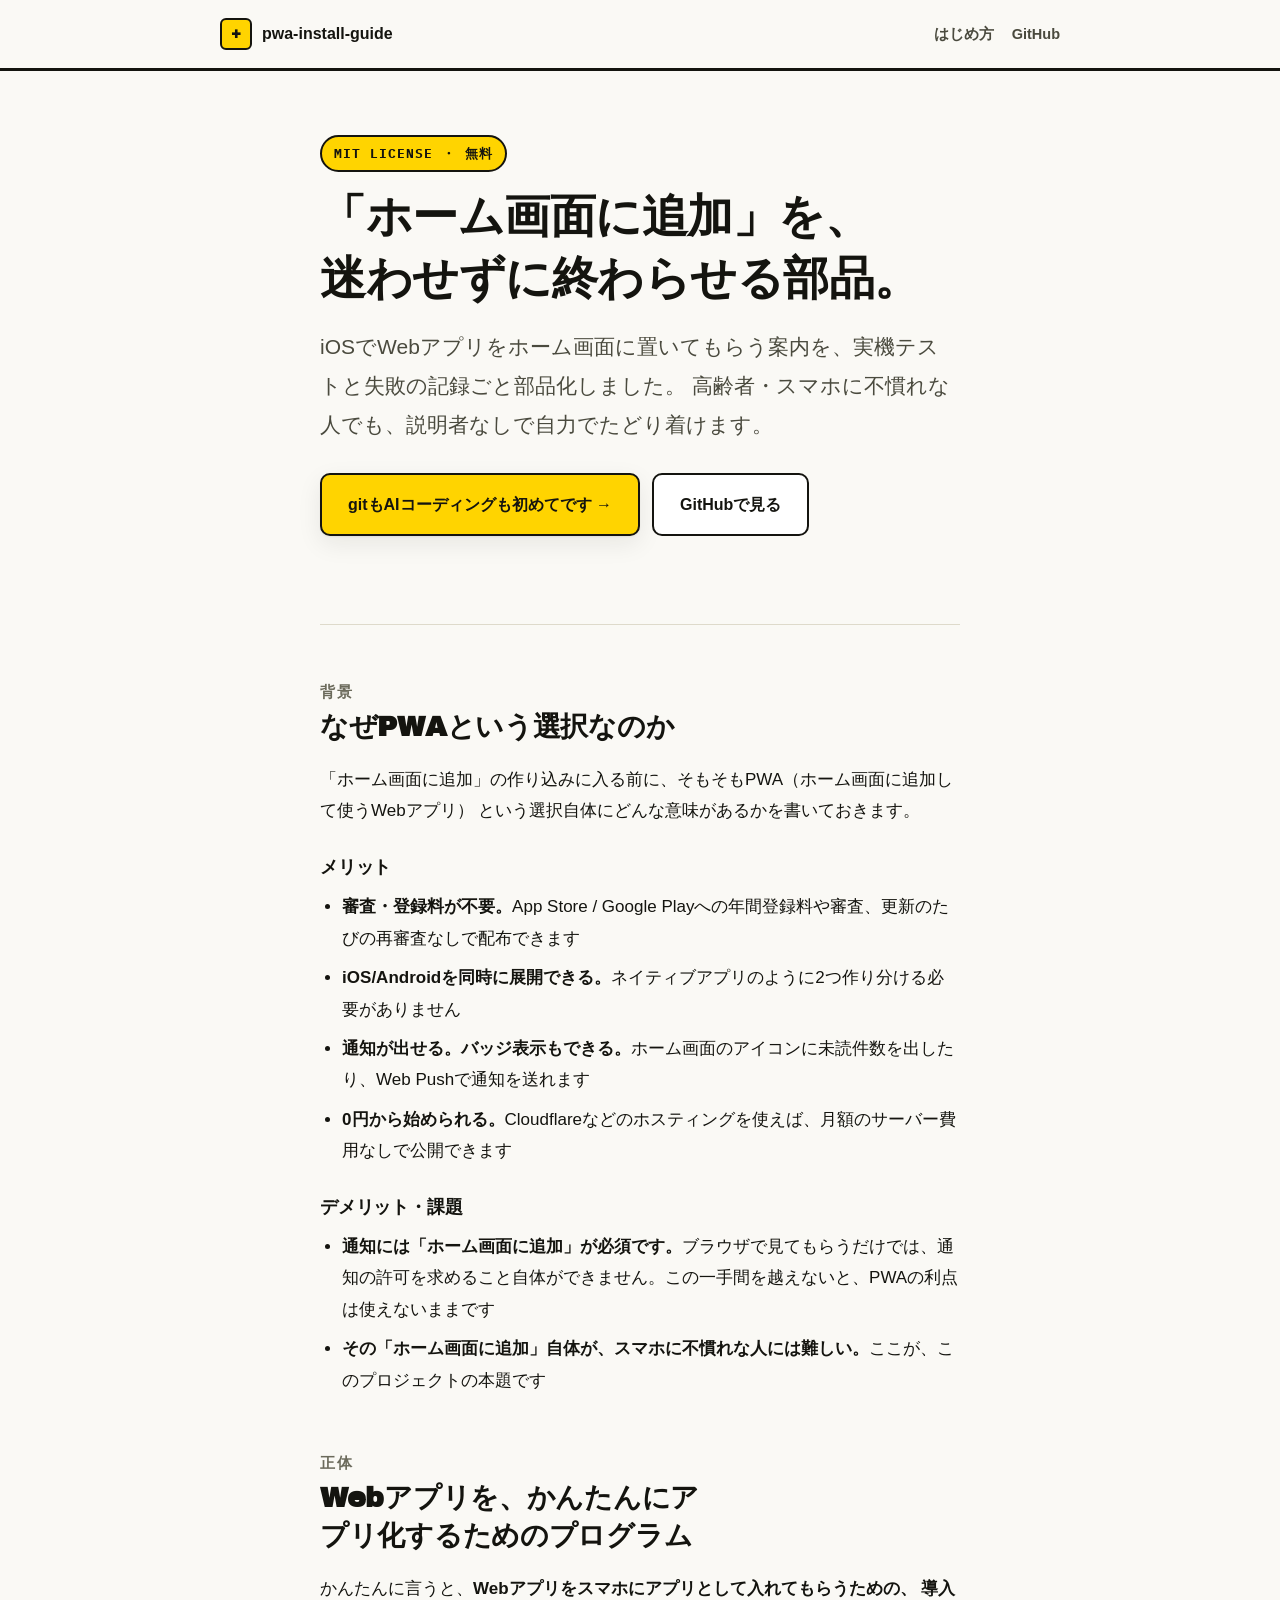
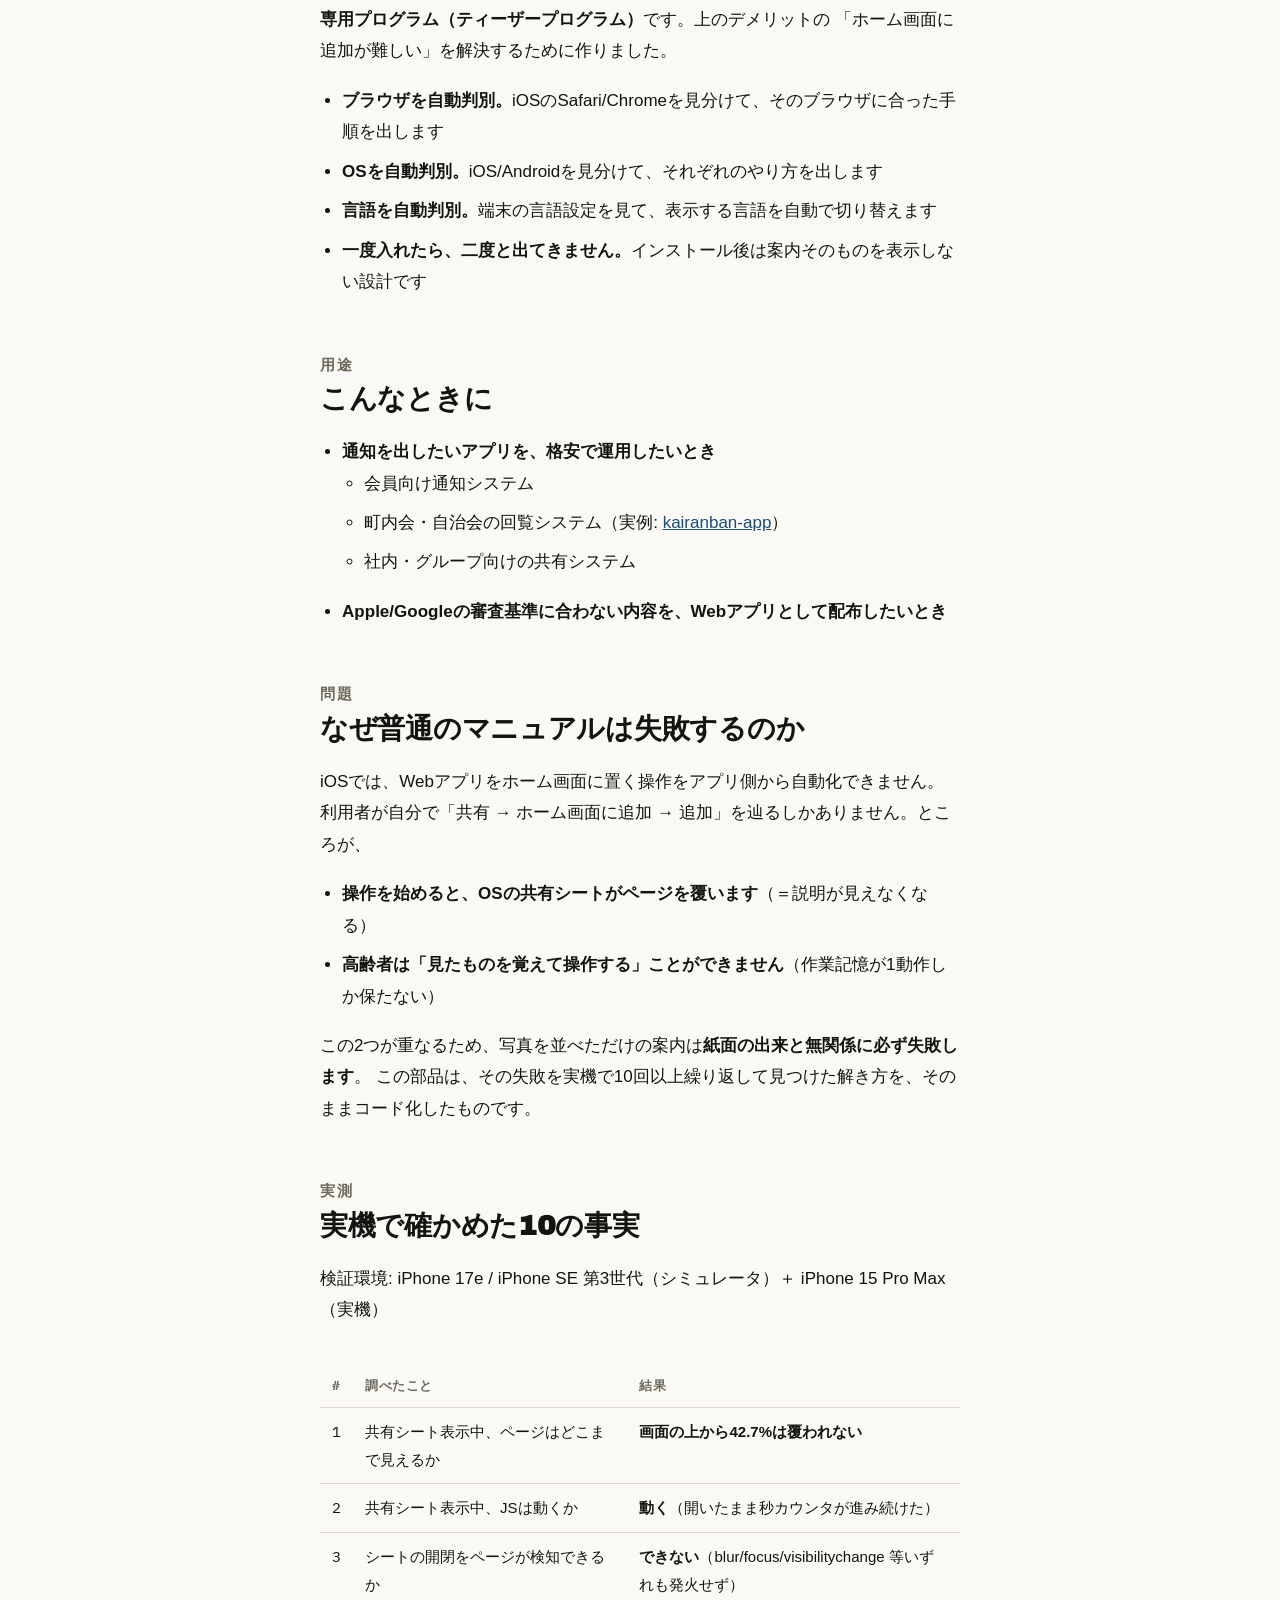
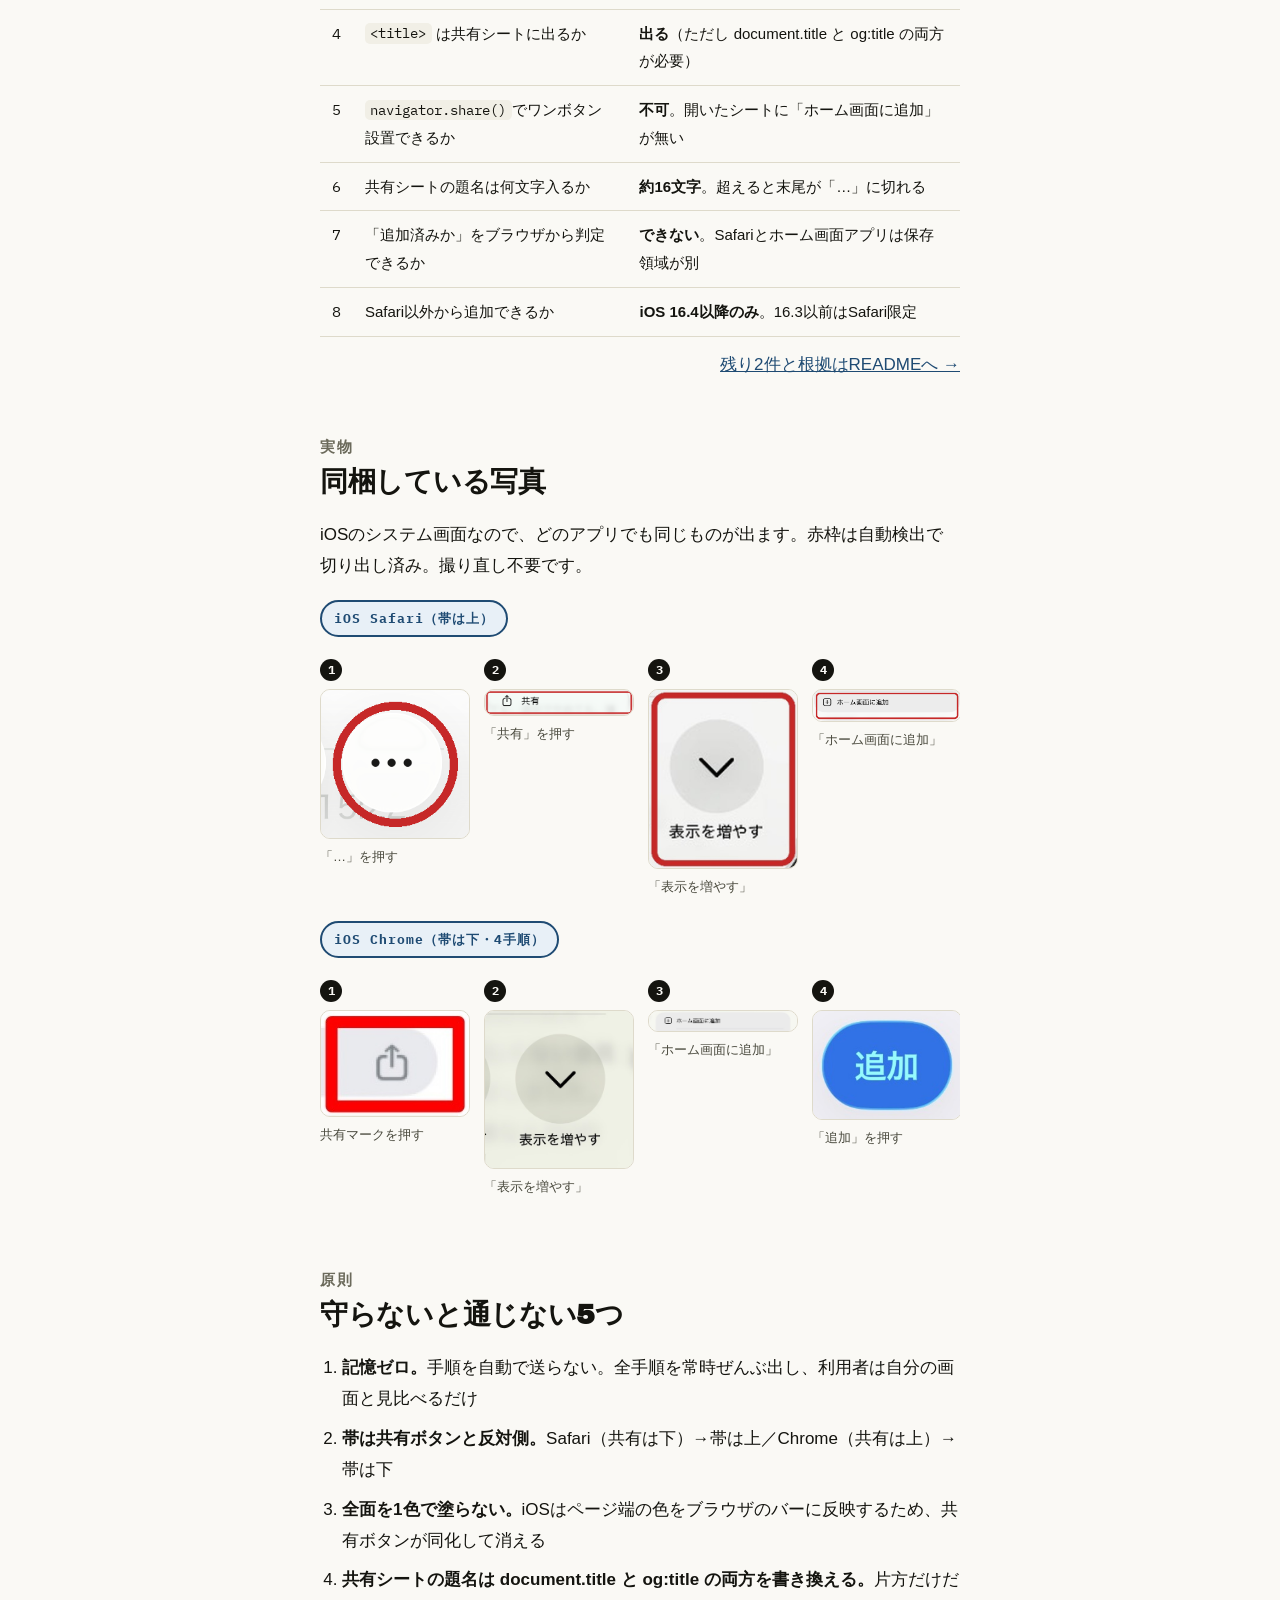
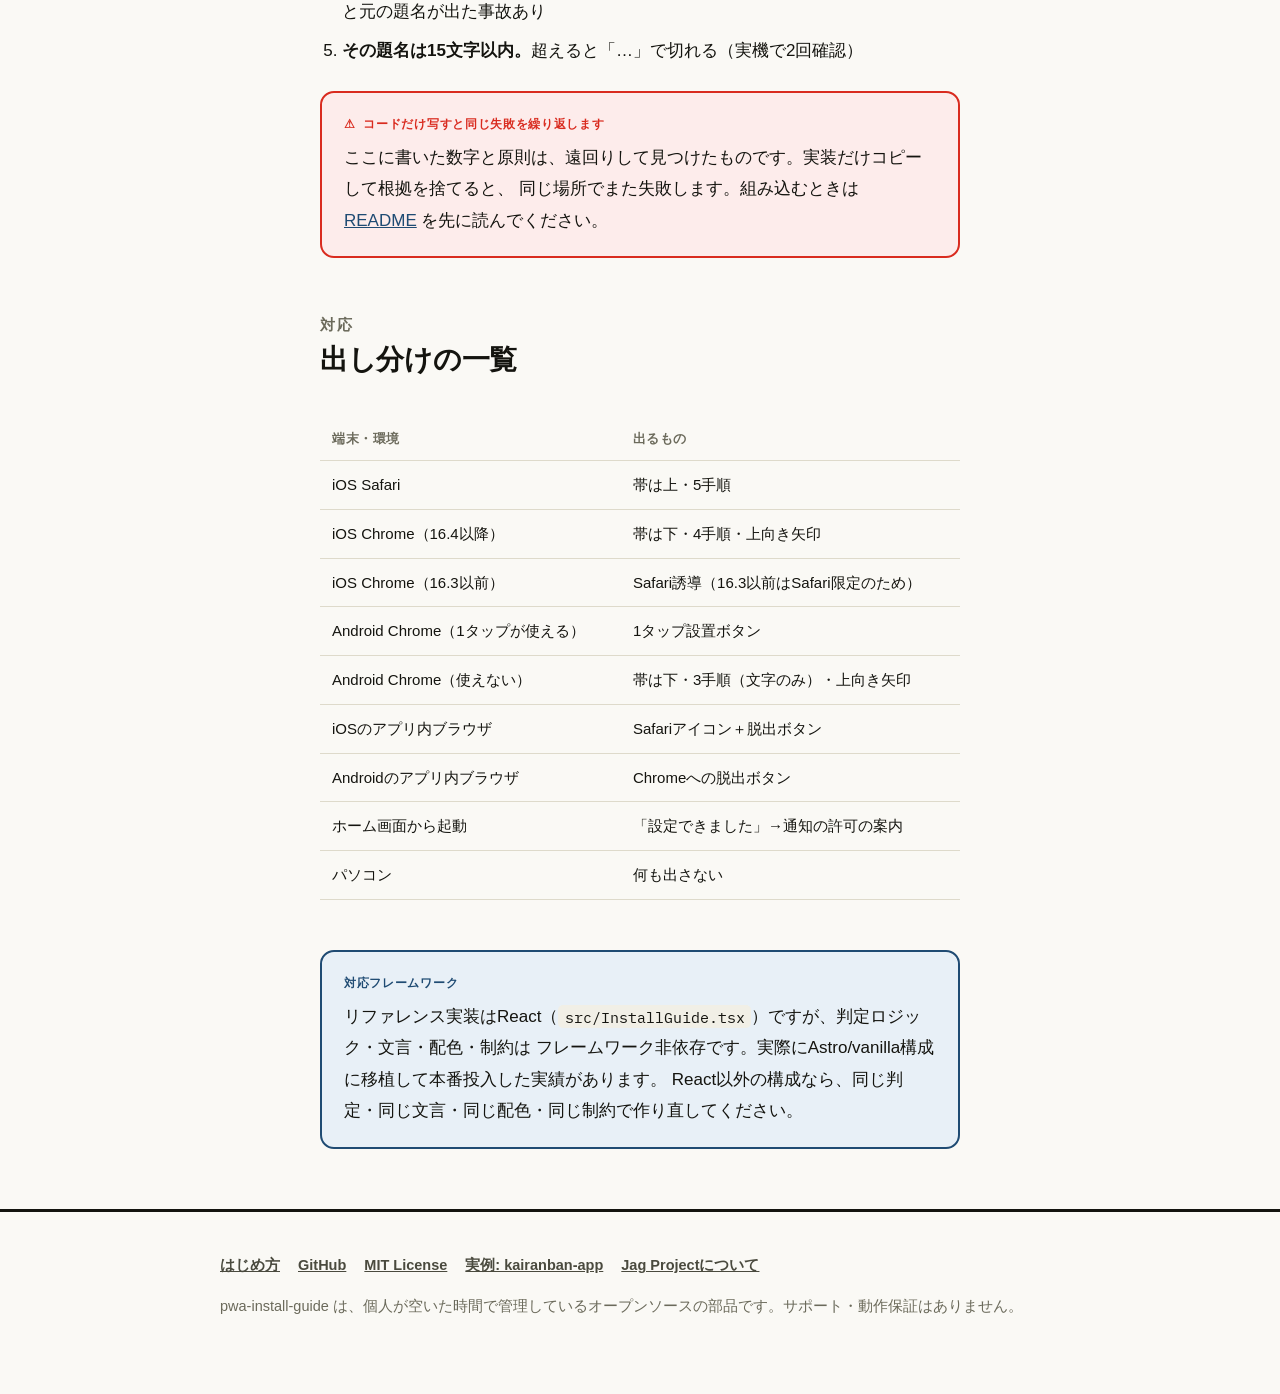
==== commit da02d66c: "fix(install-guide): AndroidのOS判定を修正（iOS用の案内が出る不具合） beforeinstallprompt はページ表示より遅れて届くのに、初回描画の時点で 「まだ来" ====
--- a/docs/index.html
+++ b/docs/index.html
@@ -5,10 +5,36 @@
 <meta name="viewport" content="width=device-width, initial-scale=1">
 <title>pwa-install-guide — 「ホーム画面に追加」を、迷わせずに終わらせる部品</title>
 <meta name="description" content="iOSのPWAインストール案内を、実機テストと失敗の記録ごと部品化。高齢者・スマホに不慣れな人でも自力でホーム画面に追加できる。MITライセンスで無料公開。">
+<link rel="canonical" href="https://jagyamamoto.github.io/pwa-install-guide/">
+<meta property="og:type" content="website">
+<meta property="og:url" content="https://jagyamamoto.github.io/pwa-install-guide/">
+<meta property="og:site_name" content="pwa-install-guide">
+<meta property="og:title" content="pwa-install-guide — 「ホーム画面に追加」を、迷わせずに終わらせる部品">
+<meta property="og:description" content="iOSのPWAインストール案内を、実機テストと失敗の記録ごと部品化。高齢者・スマホに不慣れな人でも自力でホーム画面に追加できる。MITライセンスで無料公開。">
+<meta property="og:image" content="https://jagyamamoto.github.io/pwa-install-guide/assets/og-image.png">
+<meta property="og:image:width" content="1200">
+<meta property="og:image:height" content="630">
+<meta name="twitter:card" content="summary_large_image">
+<meta name="twitter:title" content="pwa-install-guide — 「ホーム画面に追加」を、迷わせずに終わらせる部品">
+<meta name="twitter:description" content="iOSのPWAインストール案内を、実機テストと失敗の記録ごと部品化。MITライセンスで無料公開。">
+<meta name="twitter:image" content="https://jagyamamoto.github.io/pwa-install-guide/assets/og-image.png">
 <link rel="preconnect" href="https://fonts.gstatic.com" crossorigin>
 <link href="https://fonts.googleapis.com/css2?family=Archivo+Black&family=IBM+Plex+Mono:wght@500;600&display=swap" rel="stylesheet">
 <link rel="stylesheet" href="style.css">
 <link rel="icon" href="data:image/svg+xml,<svg xmlns=%22http://www.w3.org/2000/svg%22 viewBox=%220 0 100 100%22><rect width=%22100%22 height=%22100%22 rx=%2218%22 fill=%22%23ffd400%22/><text x=%2250%22 y=%2268%22 font-size=%2258%22 font-weight=%22900%22 text-anchor=%22middle%22 font-family=%22Arial%22>+</text></svg>">
+<script type="application/ld+json">
+{
+  "@context": "https://schema.org",
+  "@type": "SoftwareSourceCode",
+  "name": "pwa-install-guide",
+  "description": "iOSでWebアプリを「ホーム画面に追加」してもらうための案内部品。実機テストと失敗の記録ごと部品化した、MITライセンスのオープンソースコンポーネント。",
+  "url": "https://jagyamamoto.github.io/pwa-install-guide/",
+  "codeRepository": "https://github.com/jagyamamoto/pwa-install-guide",
+  "programmingLanguage": "TypeScript",
+  "license": "https://github.com/jagyamamoto/pwa-install-guide/blob/main/LICENSE",
+  "author": { "@type": "Person", "name": "Jag Yamamoto", "url": "https://www.jagproject.com/about" }
+}
+</script>
 </head>
 <body>
 
@@ -160,9 +186,11 @@
         <tr><td>iOS Safari</td><td>帯は上・5手順</td></tr>
         <tr><td>iOS Chrome（16.4以降）</td><td>帯は下・4手順・上向き矢印</td></tr>
         <tr><td>iOS Chrome（16.3以前）</td><td>Safari誘導（16.3以前はSafari限定のため）</td></tr>
-        <tr><td>LINE等のアプリ内ブラウザ</td><td>Safariアイコン＋脱出ボタン</td></tr>
+        <tr><td>Android Chrome（1タップが使える）</td><td>1タップ設置ボタン</td></tr>
+        <tr><td>Android Chrome（使えない）</td><td>帯は下・3手順（文字のみ）・上向き矢印</td></tr>
+        <tr><td>iOSのアプリ内ブラウザ</td><td>Safariアイコン＋脱出ボタン</td></tr>
+        <tr><td>Androidのアプリ内ブラウザ</td><td>Chromeへの脱出ボタン</td></tr>
         <tr><td>ホーム画面から起動</td><td>「設定できました」→通知の許可の案内</td></tr>
-        <tr><td>Android</td><td><code>oneTapAvailable</code>のときだけ1タップ設置ボタン</td></tr>
         <tr><td>パソコン</td><td>何も出さない</td></tr>
       </table>
     </div>
@@ -185,6 +213,7 @@
       <a href="getting-started.html">はじめ方</a>
       <a href="https://github.com/jagyamamoto/pwa-install-guide">GitHub</a>
       <a href="https://github.com/jagyamamoto/pwa-install-guide/blob/main/LICENSE">MIT License</a>
+      <a href="https://kairanban.jagproject.com/">実例: kairanban-app</a>
       <a href="https://www.jagproject.com/about">Jag Projectについて</a>
     </div>
     <p>pwa-install-guide は、個人が空いた時間で管理しているオープンソースの部品です。サポート・動作保証はありません。</p>
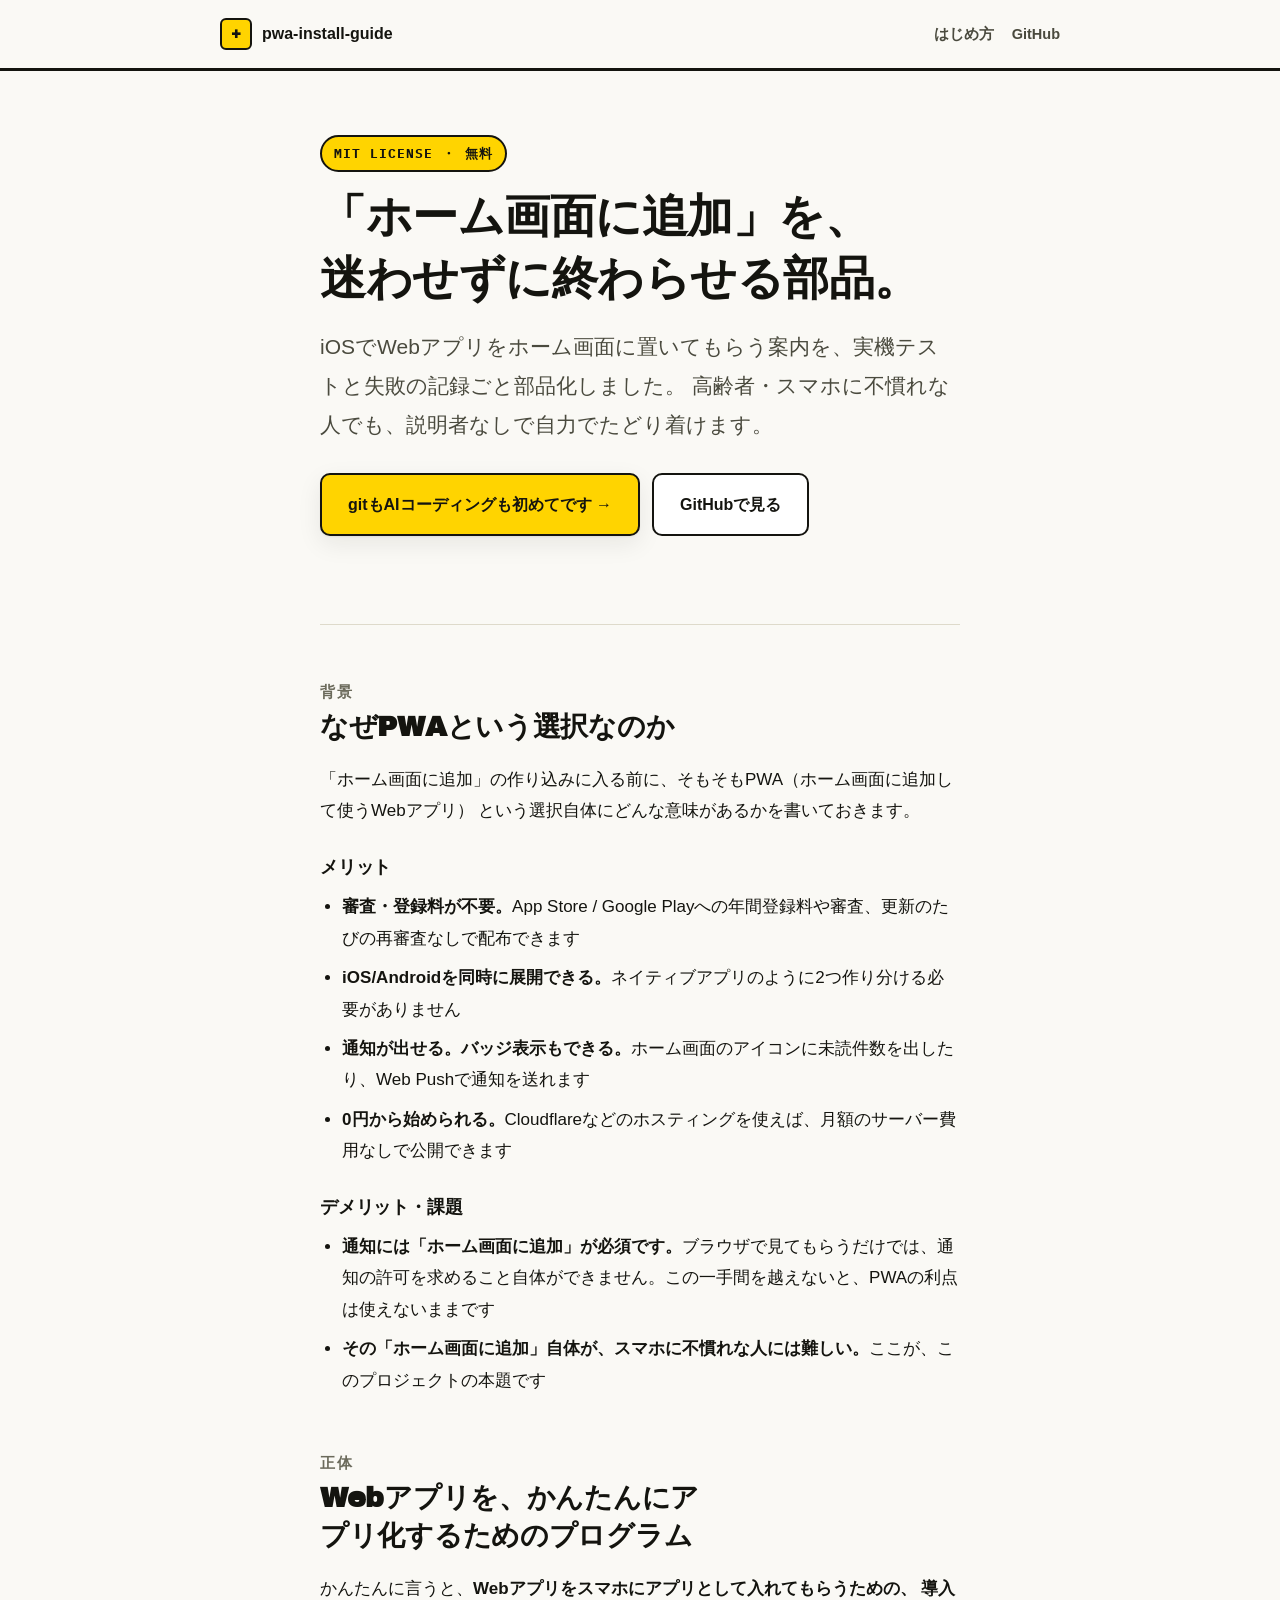
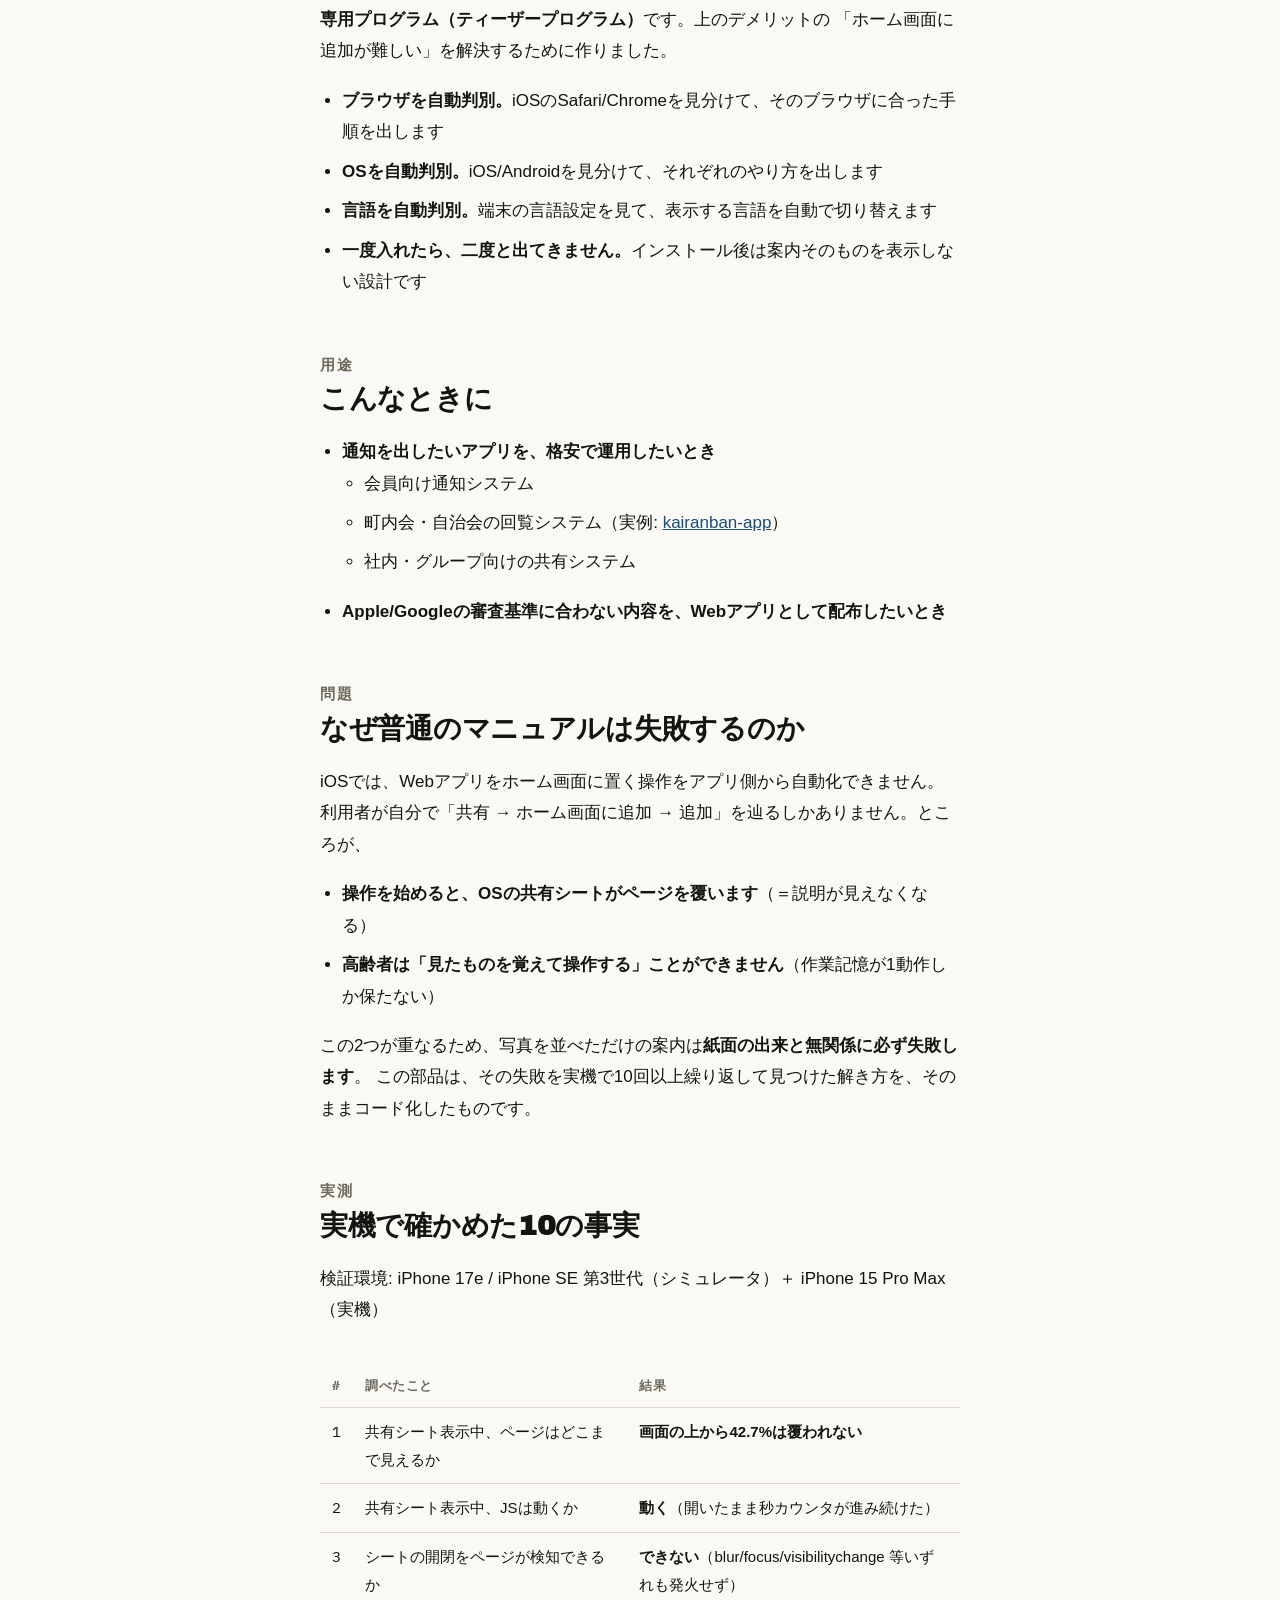
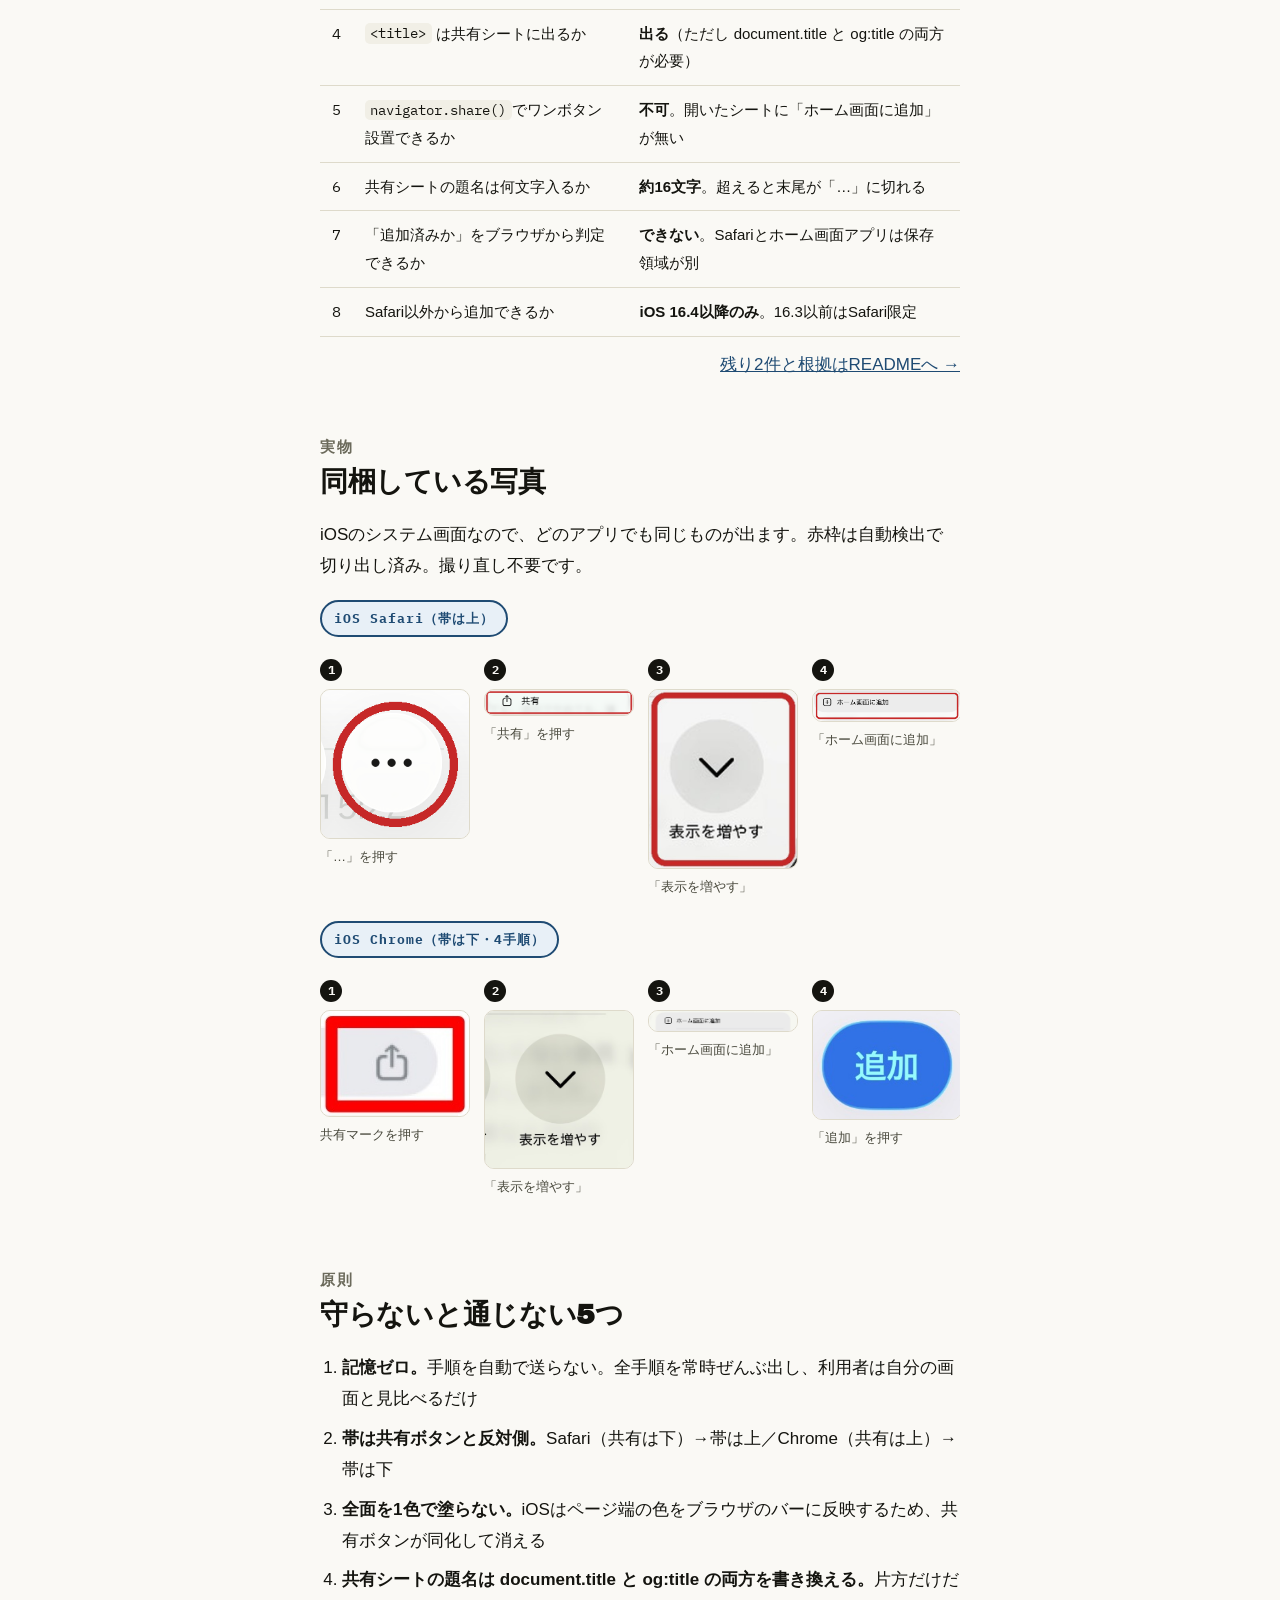
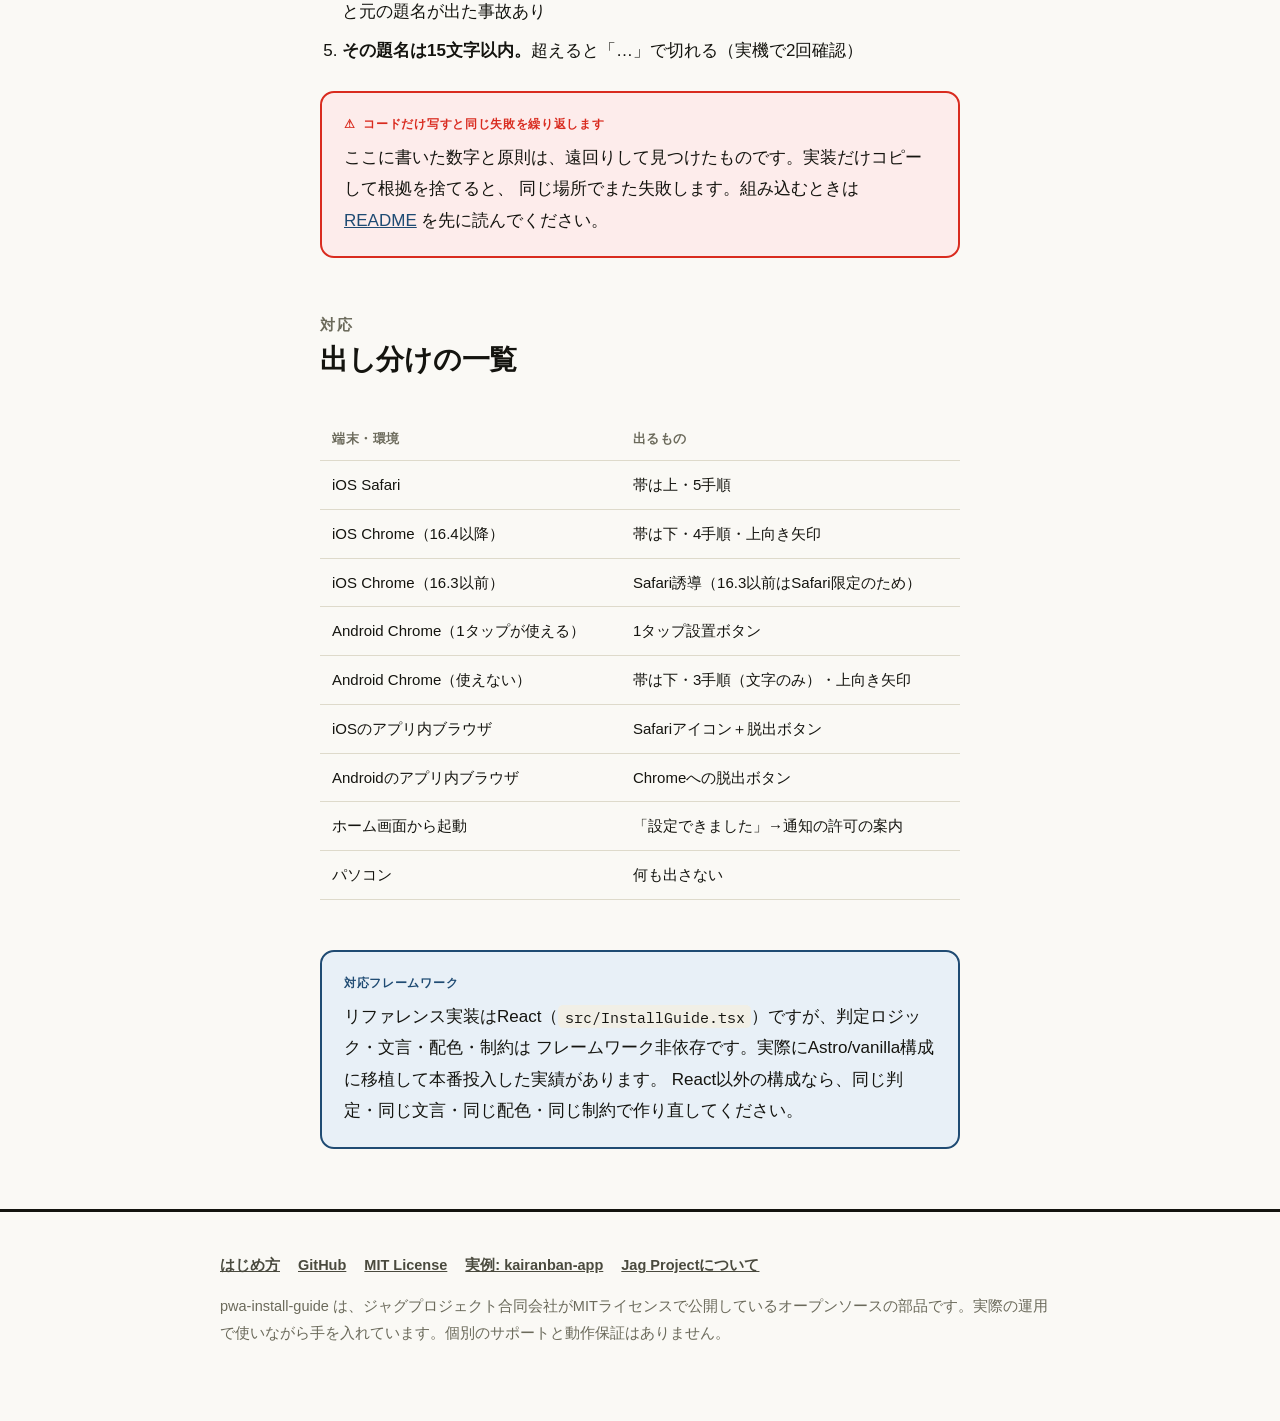
==== commit 22c6aa11: "feat(install-guide): Androidの押すものを「候補を並べる」方式に＋系統ごとの帯の位置 Androidのメニューの文言は端末ごとに違う（オーナー報告: 「アプリをインストール」" ====
--- a/docs/index.html
+++ b/docs/index.html
@@ -216,7 +216,7 @@
       <a href="https://kairanban.jagproject.com/">実例: kairanban-app</a>
       <a href="https://www.jagproject.com/about">Jag Projectについて</a>
     </div>
-    <p>pwa-install-guide は、個人が空いた時間で管理しているオープンソースの部品です。サポート・動作保証はありません。</p>
+    <p>pwa-install-guide は、ジャグプロジェクト合同会社がMITライセンスで公開しているオープンソースの部品です。実際の運用で使いながら手を入れています。個別のサポートと動作保証はありません。</p>
   </div>
 </footer>
 
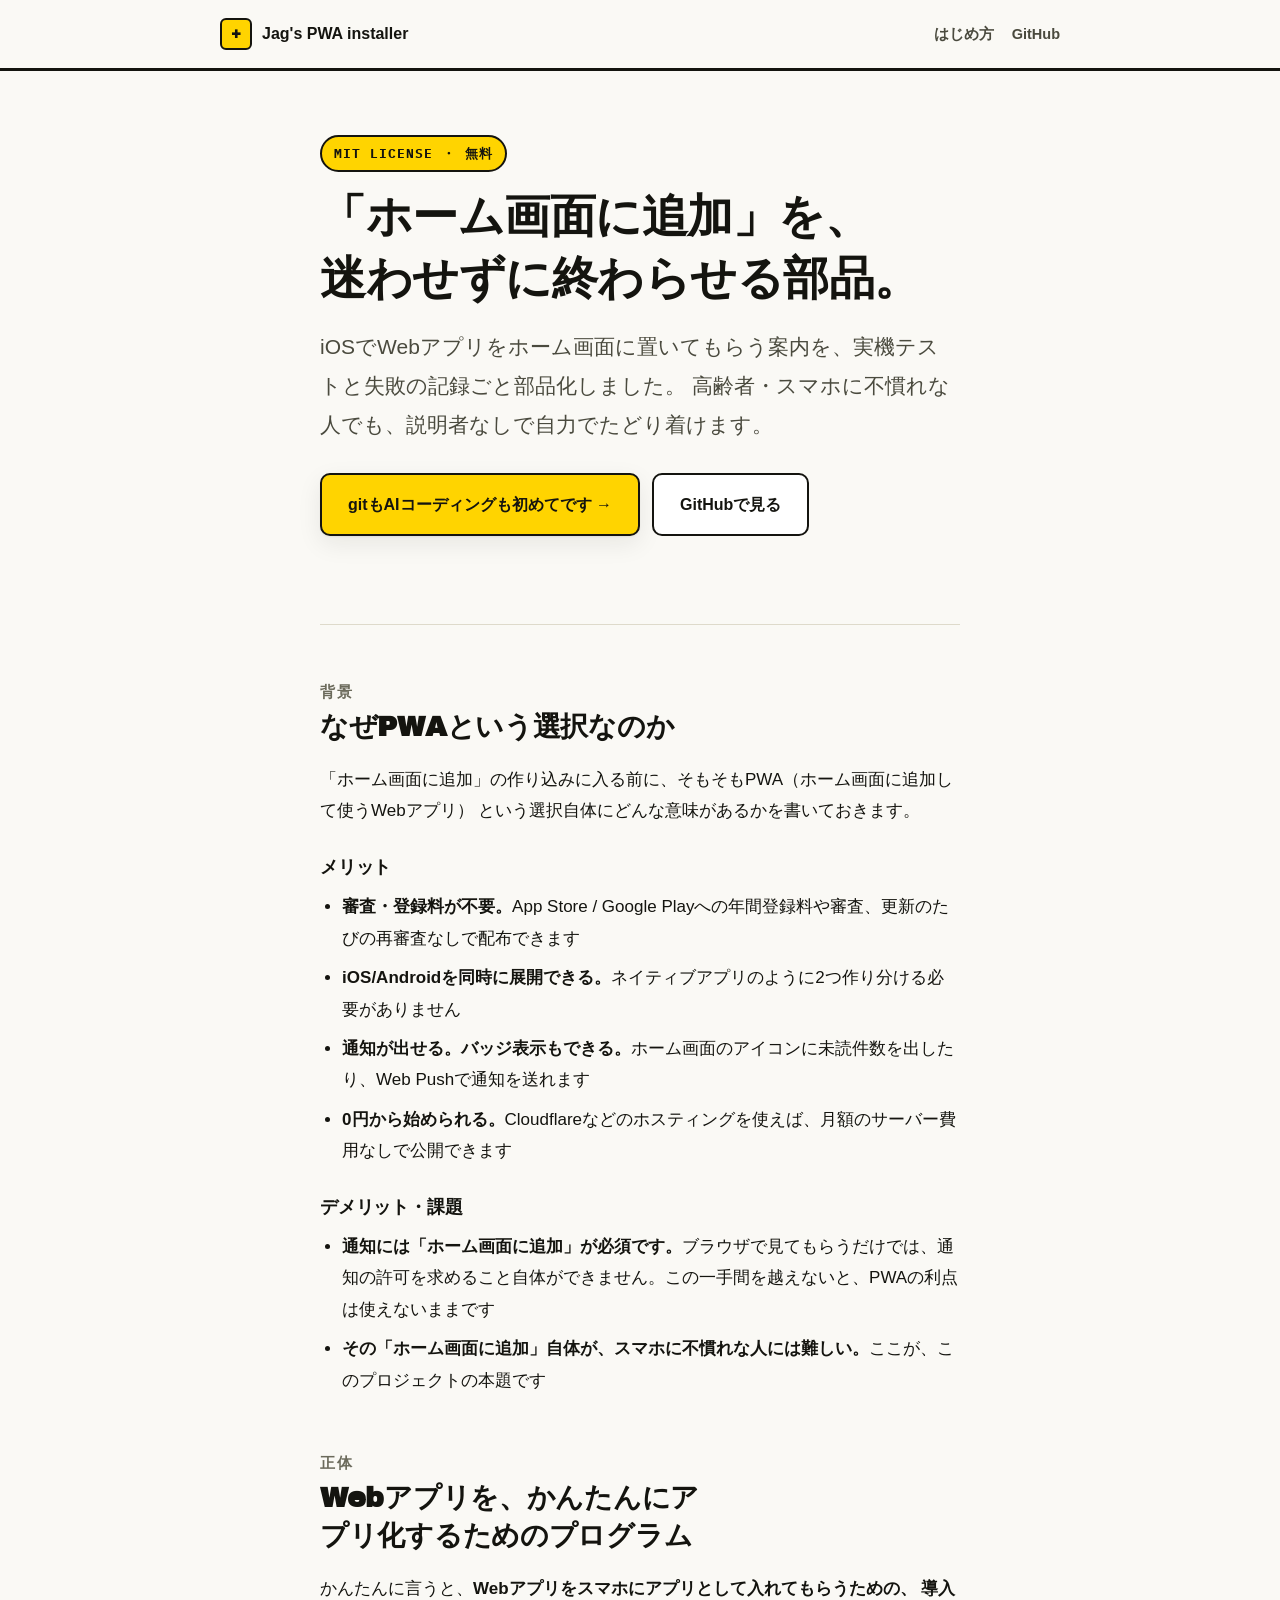
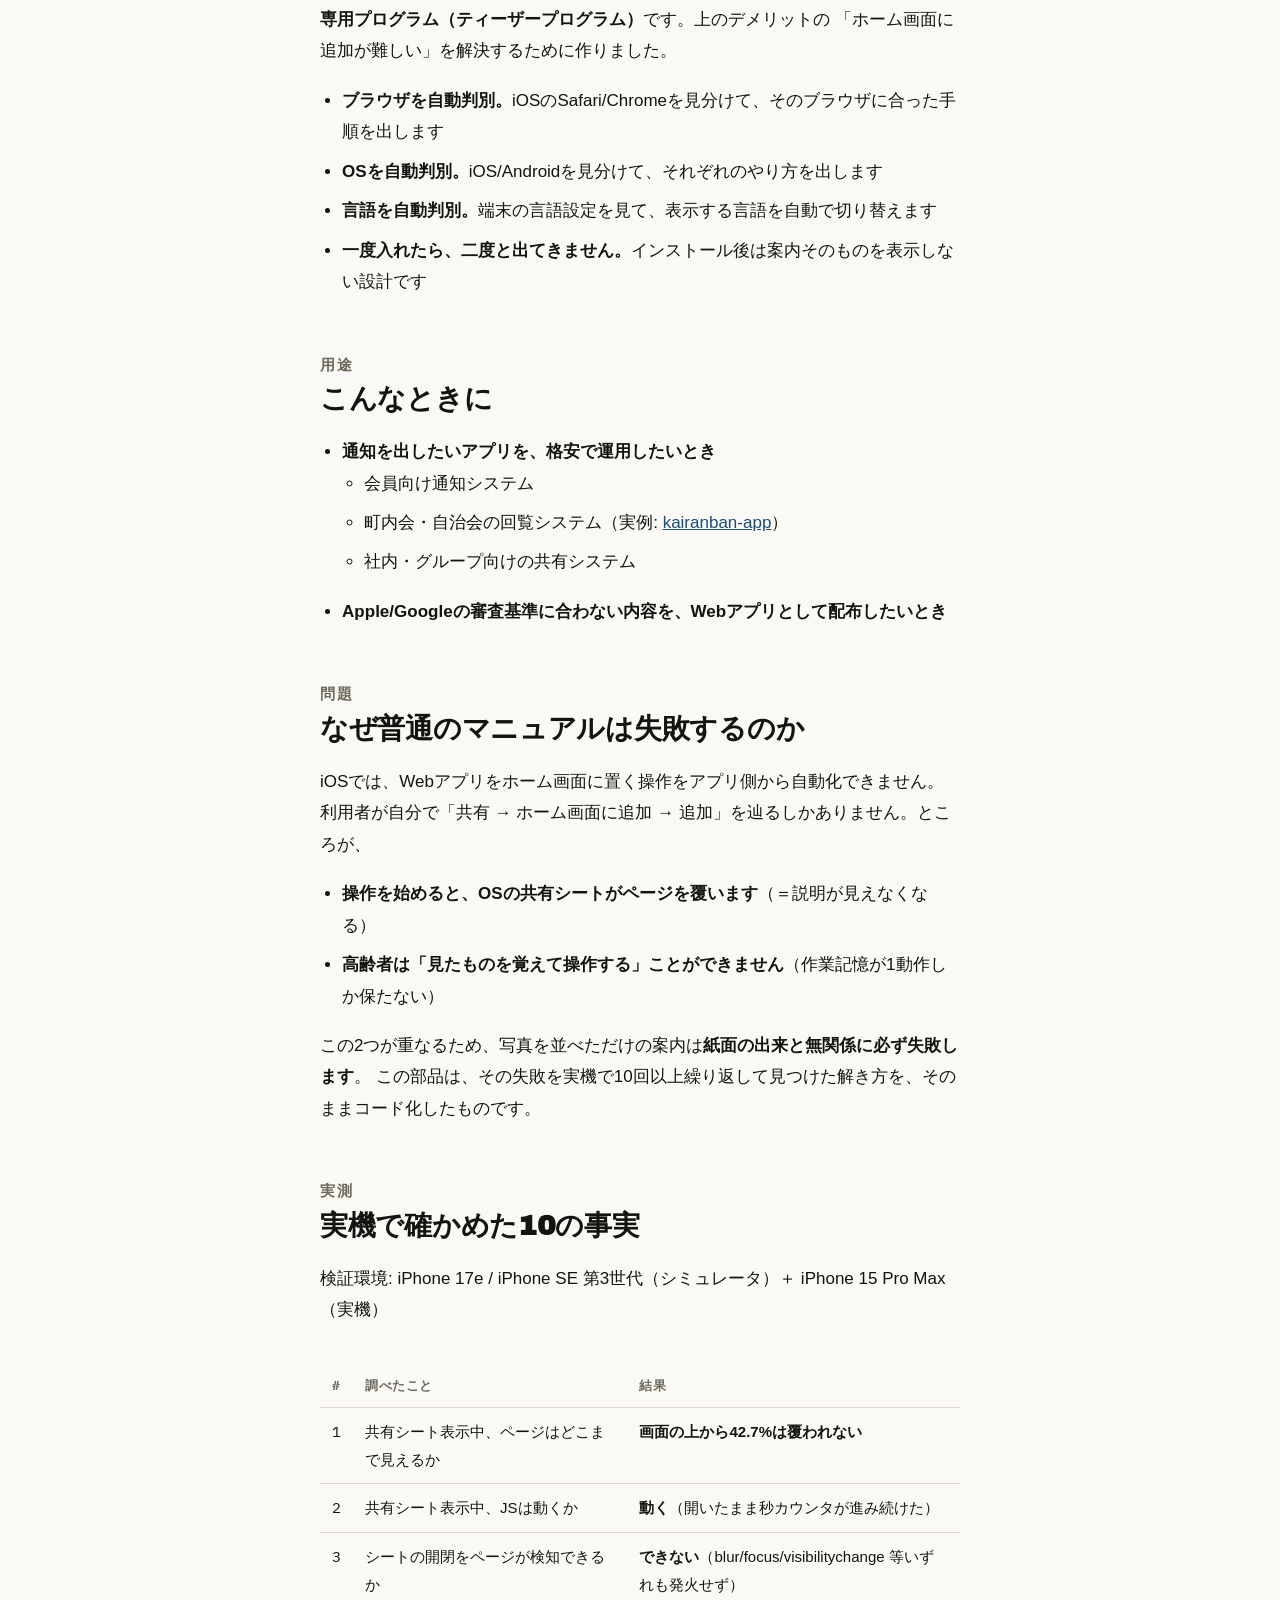
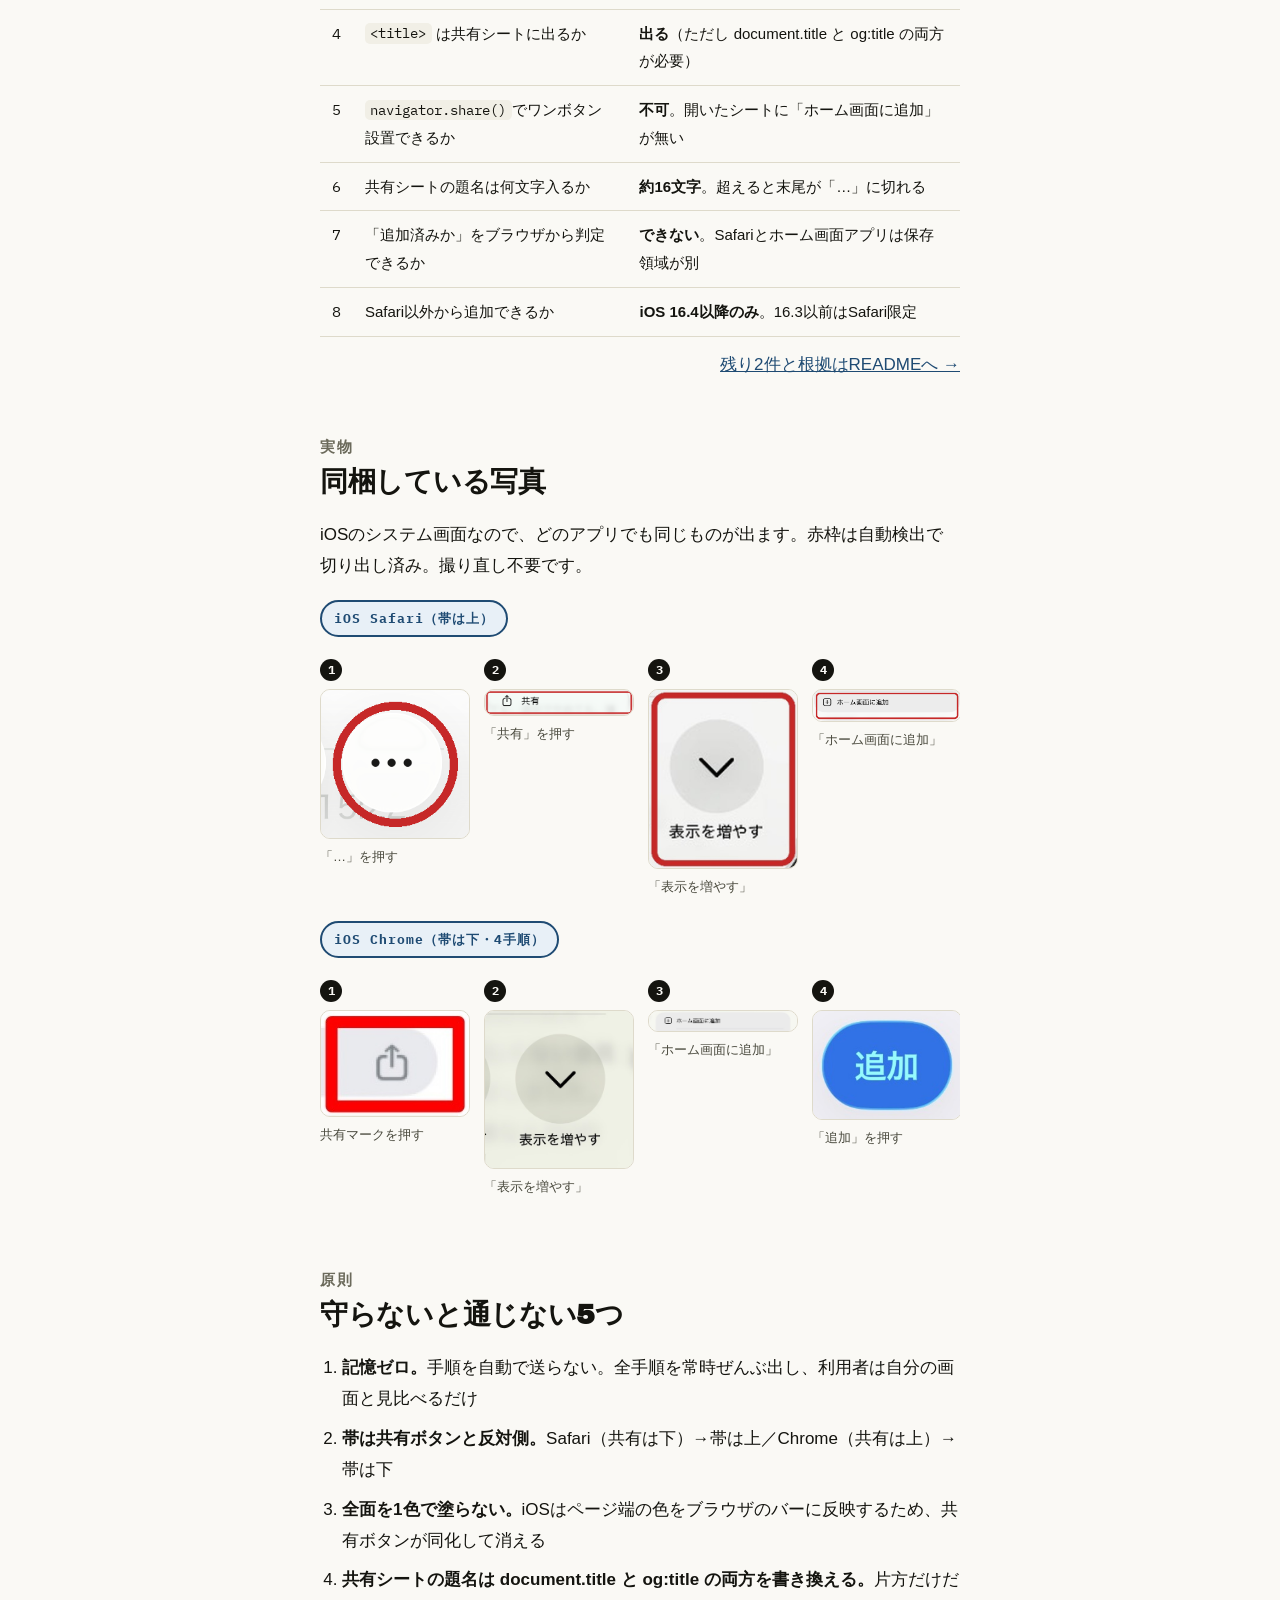
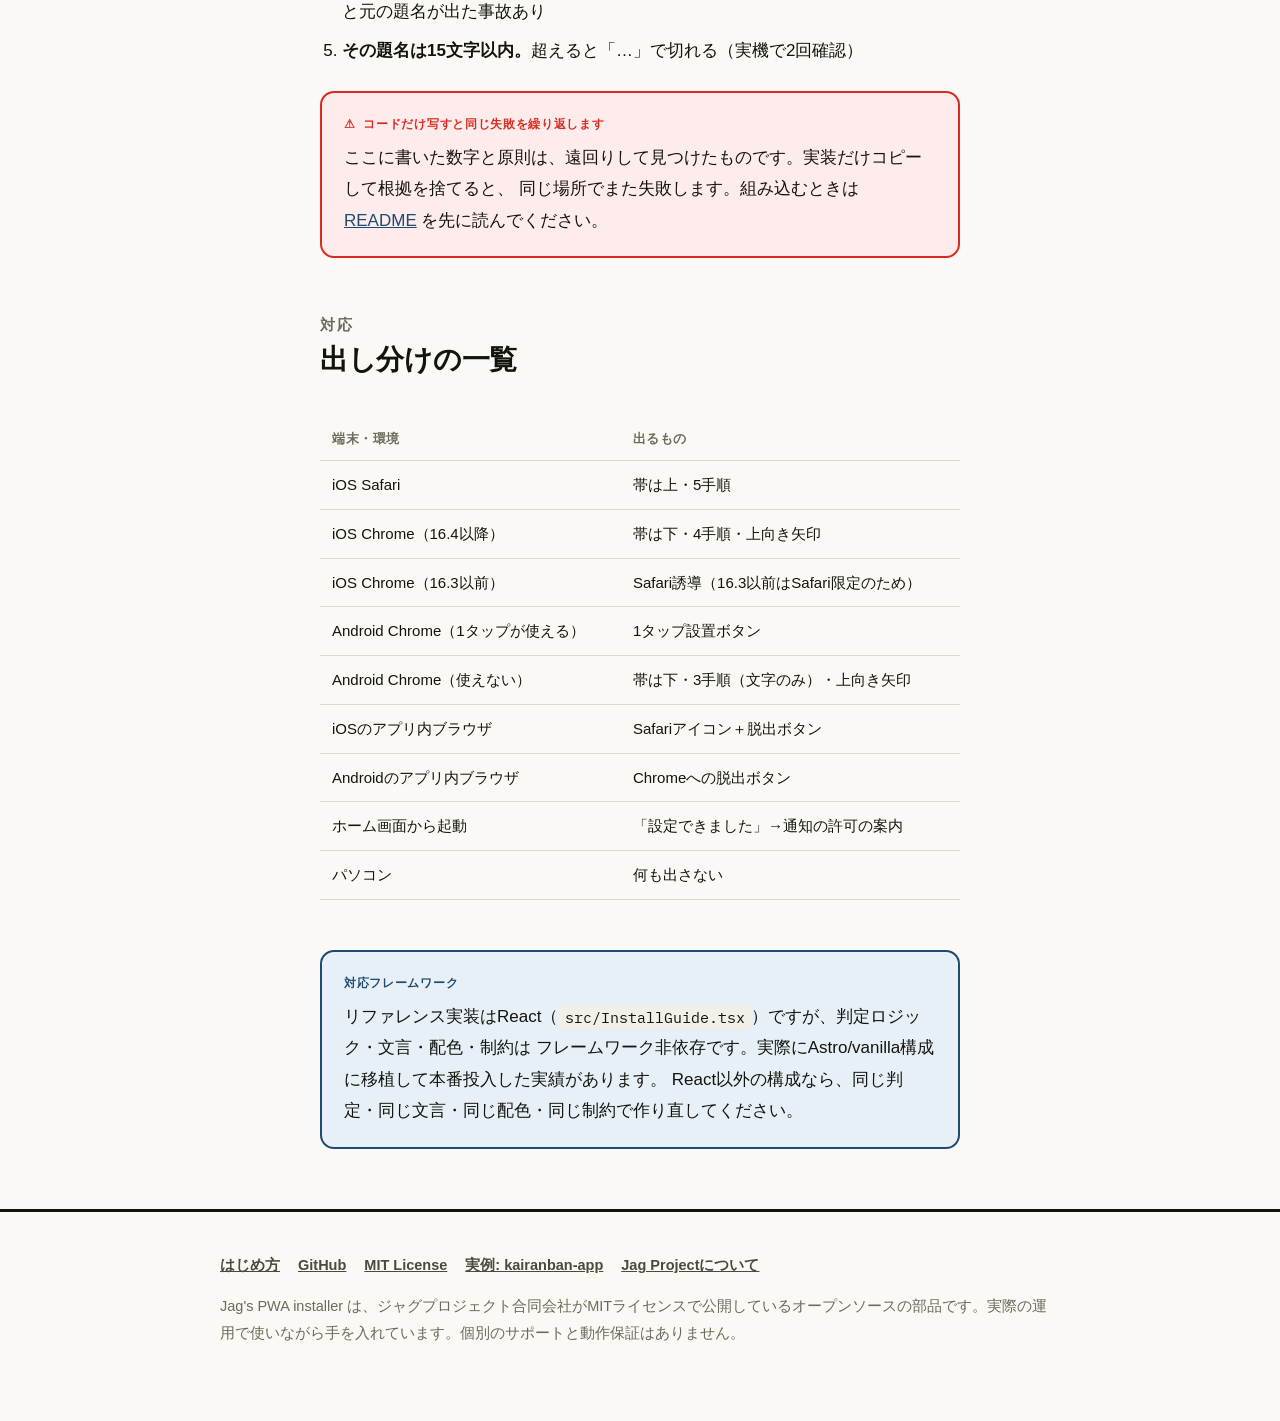
==== commit 510f71c4: "chore(brand): 公開名を Jag's PWA installer に統一する オーナー指示(2026-09-16): 今後も公開版はこの名称で統一する。  - 表示名・タイトル・og:si" ====
--- a/docs/index.html
+++ b/docs/index.html
@@ -3,19 +3,19 @@
 <head>
 <meta charset="utf-8">
 <meta name="viewport" content="width=device-width, initial-scale=1">
-<title>pwa-install-guide — 「ホーム画面に追加」を、迷わせずに終わらせる部品</title>
+<title>Jag's PWA installer — 「ホーム画面に追加」を、迷わせずに終わらせる部品</title>
 <meta name="description" content="iOSのPWAインストール案内を、実機テストと失敗の記録ごと部品化。高齢者・スマホに不慣れな人でも自力でホーム画面に追加できる。MITライセンスで無料公開。">
 <link rel="canonical" href="https://jagyamamoto.github.io/pwa-install-guide/">
 <meta property="og:type" content="website">
 <meta property="og:url" content="https://jagyamamoto.github.io/pwa-install-guide/">
-<meta property="og:site_name" content="pwa-install-guide">
-<meta property="og:title" content="pwa-install-guide — 「ホーム画面に追加」を、迷わせずに終わらせる部品">
+<meta property="og:site_name" content="Jag's PWA installer">
+<meta property="og:title" content="Jag's PWA installer — 「ホーム画面に追加」を、迷わせずに終わらせる部品">
 <meta property="og:description" content="iOSのPWAインストール案内を、実機テストと失敗の記録ごと部品化。高齢者・スマホに不慣れな人でも自力でホーム画面に追加できる。MITライセンスで無料公開。">
 <meta property="og:image" content="https://jagyamamoto.github.io/pwa-install-guide/assets/og-image.png">
 <meta property="og:image:width" content="1200">
 <meta property="og:image:height" content="630">
 <meta name="twitter:card" content="summary_large_image">
-<meta name="twitter:title" content="pwa-install-guide — 「ホーム画面に追加」を、迷わせずに終わらせる部品">
+<meta name="twitter:title" content="Jag's PWA installer — 「ホーム画面に追加」を、迷わせずに終わらせる部品">
 <meta name="twitter:description" content="iOSのPWAインストール案内を、実機テストと失敗の記録ごと部品化。MITライセンスで無料公開。">
 <meta name="twitter:image" content="https://jagyamamoto.github.io/pwa-install-guide/assets/og-image.png">
 <link rel="preconnect" href="https://fonts.gstatic.com" crossorigin>
@@ -26,7 +26,7 @@
 {
   "@context": "https://schema.org",
   "@type": "SoftwareSourceCode",
-  "name": "pwa-install-guide",
+  "name": "Jag's PWA installer",
   "description": "iOSでWebアプリを「ホーム画面に追加」してもらうための案内部品。実機テストと失敗の記録ごと部品化した、MITライセンスのオープンソースコンポーネント。",
   "url": "https://jagyamamoto.github.io/pwa-install-guide/",
   "codeRepository": "https://github.com/jagyamamoto/pwa-install-guide",
@@ -42,7 +42,7 @@
   <div class="wrap">
     <a class="brand" href="index.html">
       <span class="brand-mark">+</span>
-      pwa-install-guide
+      Jag's PWA installer
     </a>
     <nav class="site-nav">
       <a href="getting-started.html">はじめ方</a>
@@ -216,7 +216,7 @@
       <a href="https://kairanban.jagproject.com/">実例: kairanban-app</a>
       <a href="https://www.jagproject.com/about">Jag Projectについて</a>
     </div>
-    <p>pwa-install-guide は、ジャグプロジェクト合同会社がMITライセンスで公開しているオープンソースの部品です。実際の運用で使いながら手を入れています。個別のサポートと動作保証はありません。</p>
+    <p>Jag's PWA installer は、ジャグプロジェクト合同会社がMITライセンスで公開しているオープンソースの部品です。実際の運用で使いながら手を入れています。個別のサポートと動作保証はありません。</p>
   </div>
 </footer>
 
--- a/docs/style.css
+++ b/docs/style.css
@@ -1,4 +1,4 @@
-/* pwa-install-guide 紹介サイト 共通スタイル
+/* Jag's PWA installer 紹介サイト 共通スタイル
    本体(src/install-guide.css)が実際に採用している配色をそのまま持ち込む:
    --signal(道路標識と同じ最高コントラストの黄)・黒・白・実測写真の赤枠。 */
 
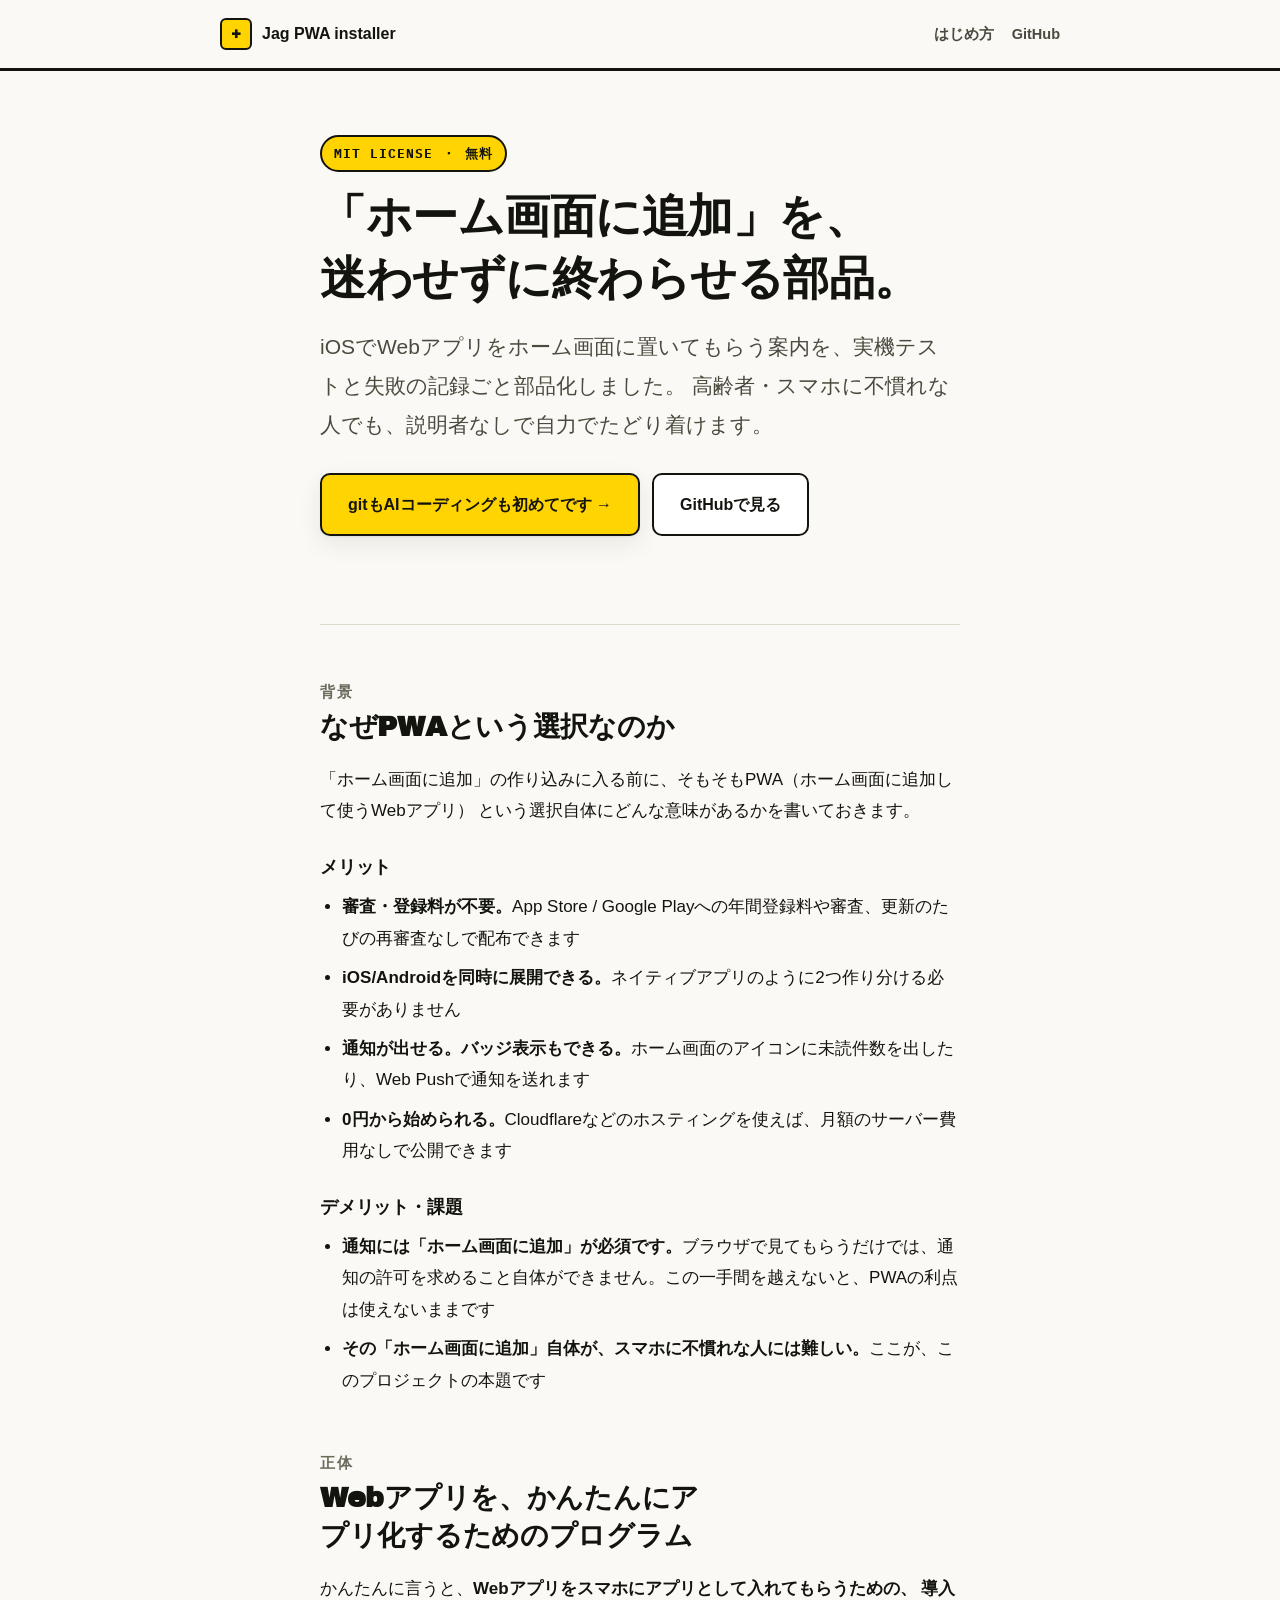
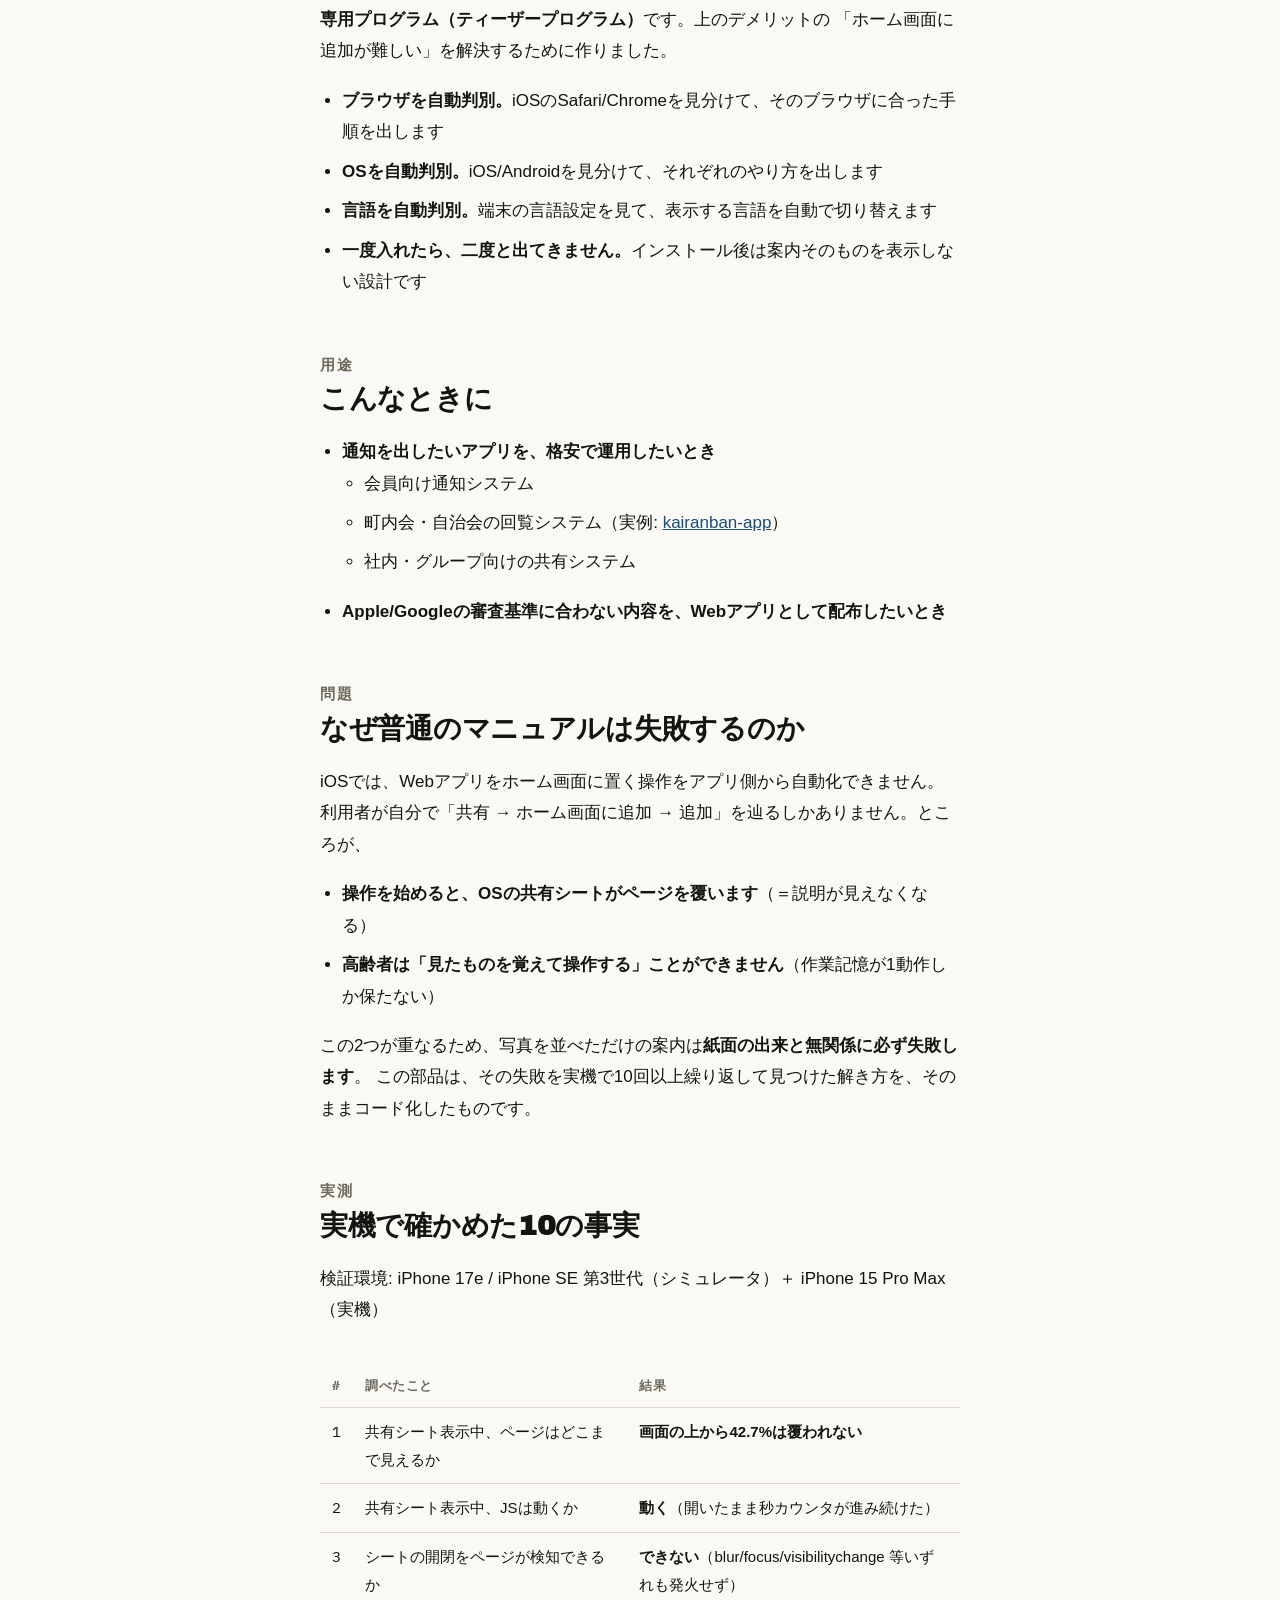
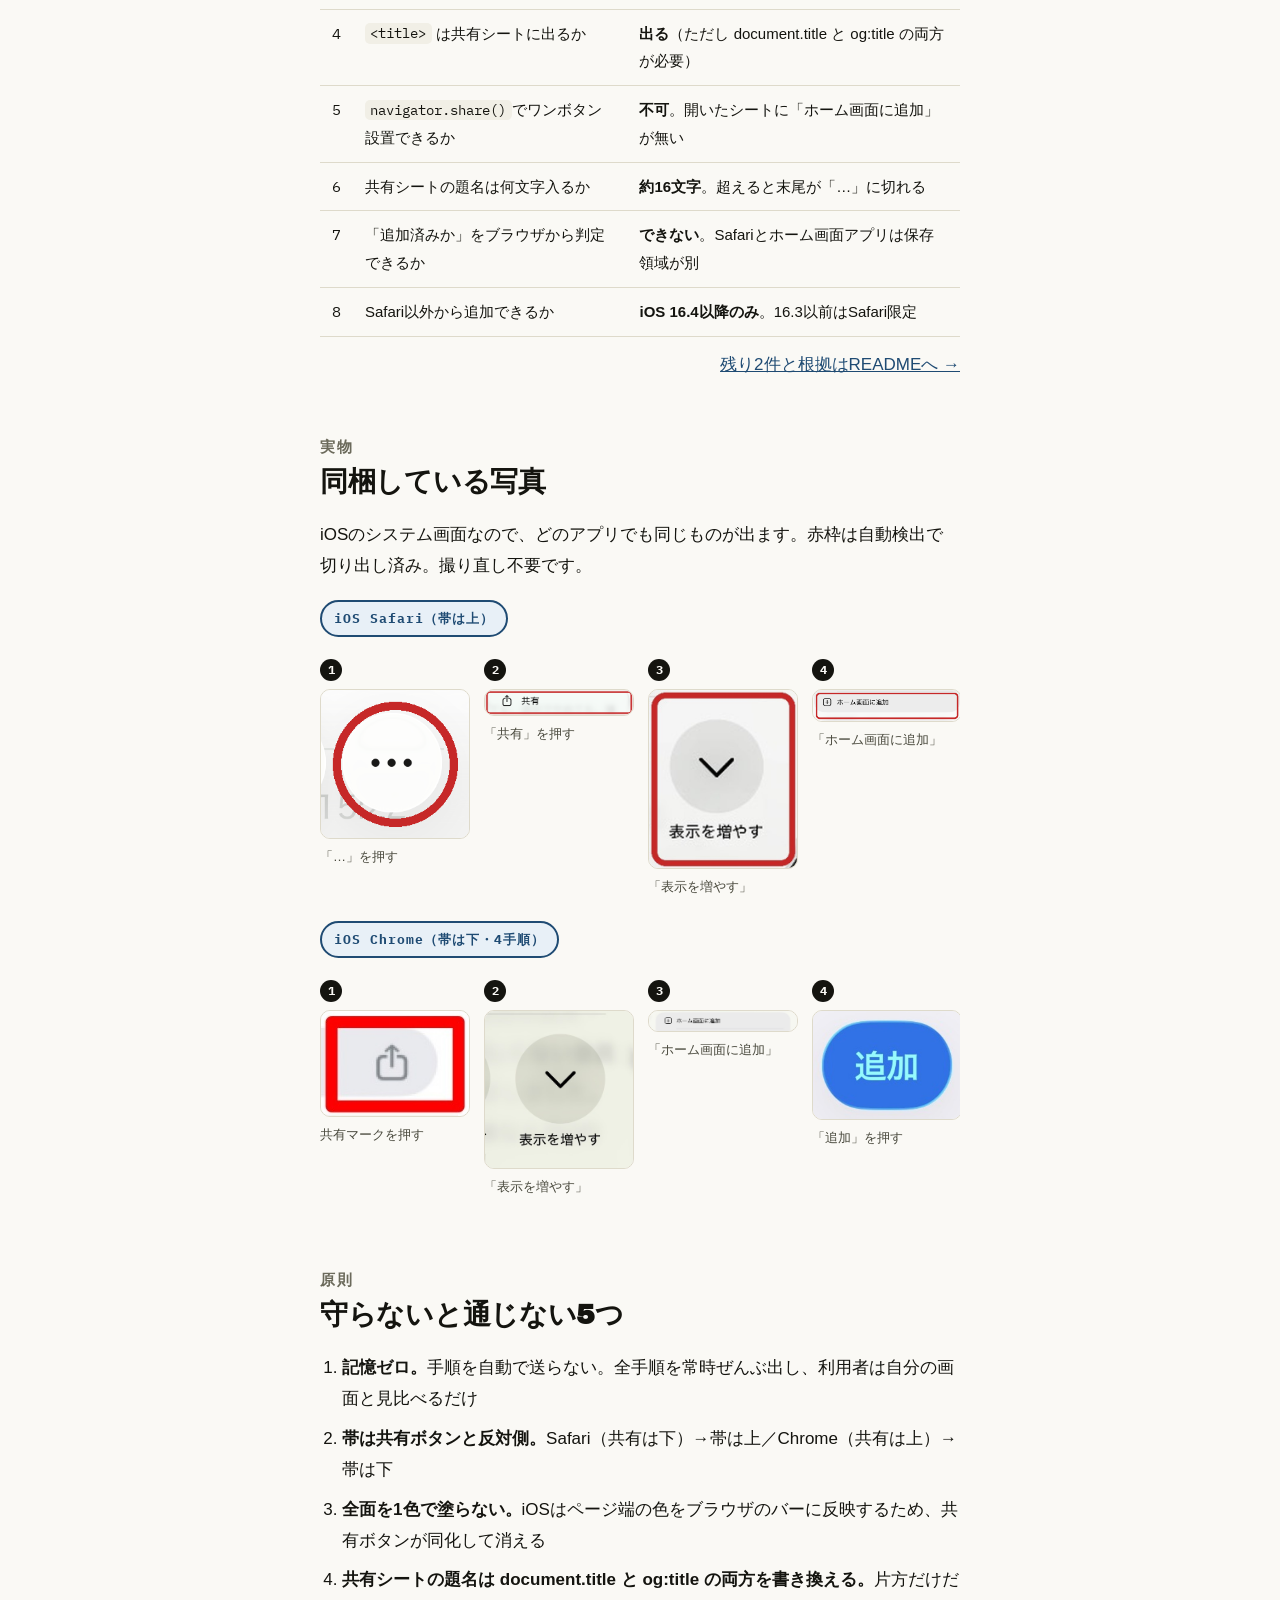
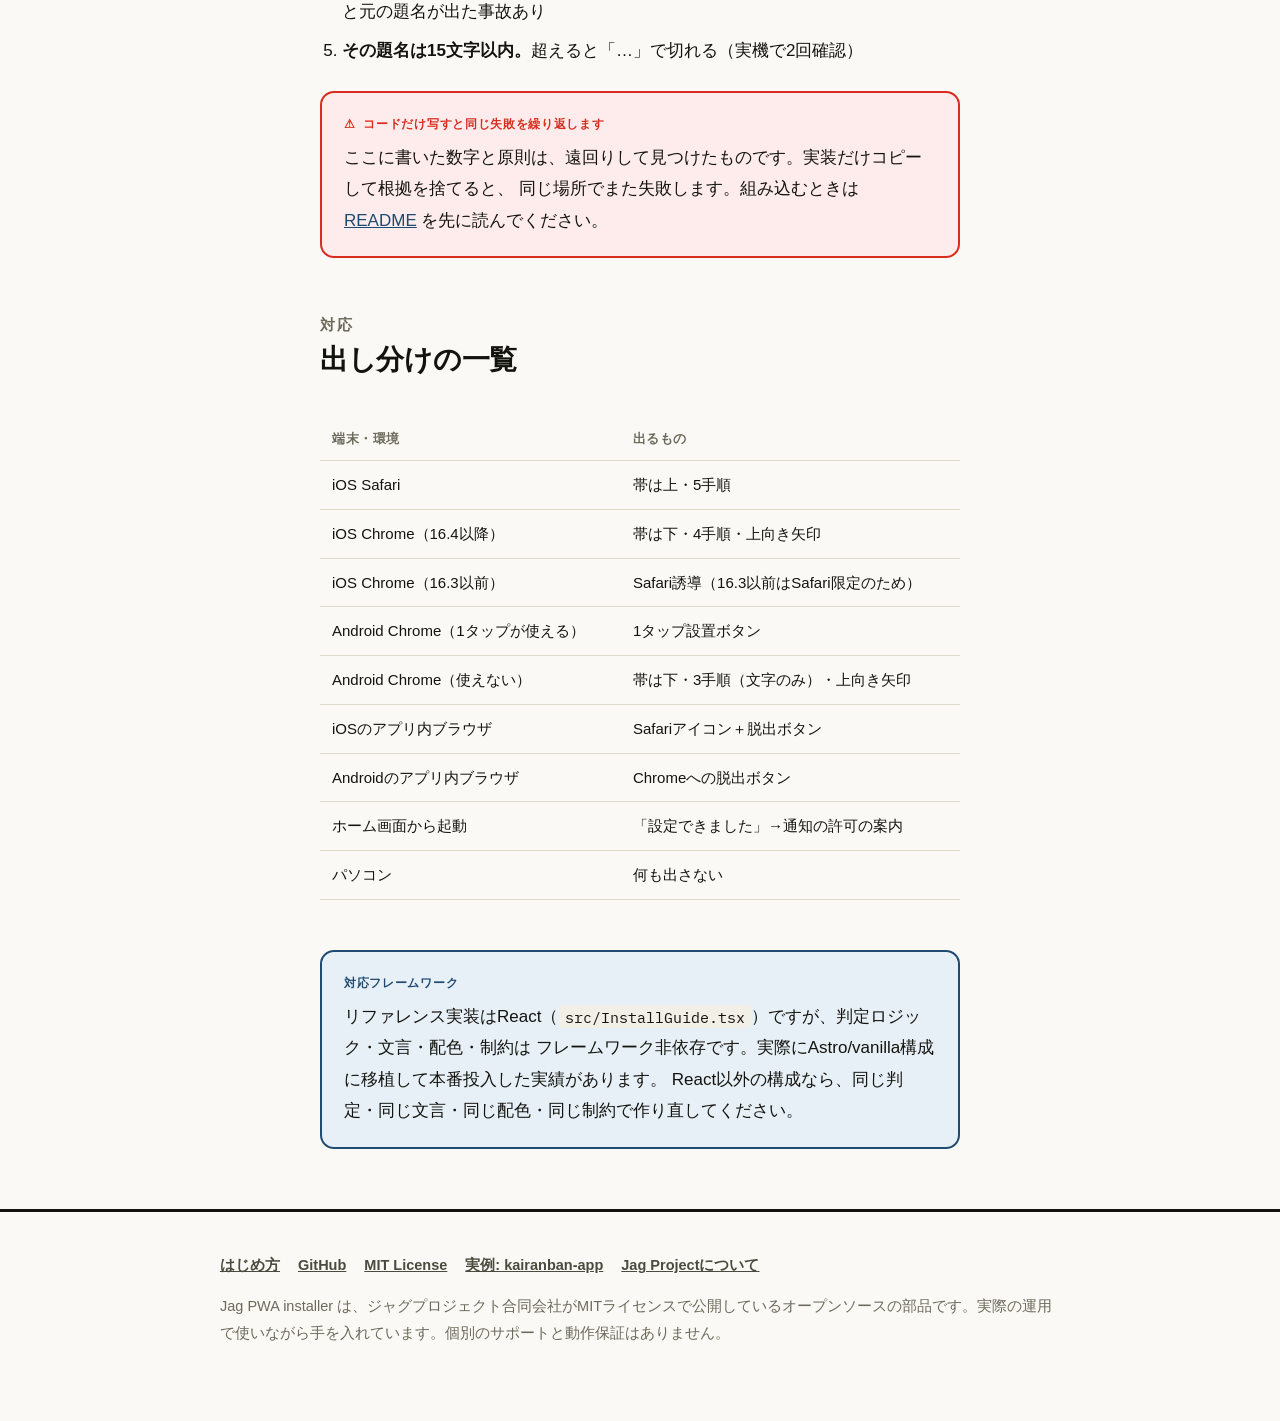
==== commit f766da42: "chore(brand): 公開名を Jag PWA installer に（所有格の s を外す・2026-10-01 オーナー決定。Jag ブランドの道具はすべて Jag ＋普通名詞） Co-Au" ====
--- a/docs/index.html
+++ b/docs/index.html
@@ -3,19 +3,19 @@
 <head>
 <meta charset="utf-8">
 <meta name="viewport" content="width=device-width, initial-scale=1">
-<title>Jag's PWA installer — 「ホーム画面に追加」を、迷わせずに終わらせる部品</title>
+<title>Jag PWA installer — 「ホーム画面に追加」を、迷わせずに終わらせる部品</title>
 <meta name="description" content="iOSのPWAインストール案内を、実機テストと失敗の記録ごと部品化。高齢者・スマホに不慣れな人でも自力でホーム画面に追加できる。MITライセンスで無料公開。">
 <link rel="canonical" href="https://jagyamamoto.github.io/pwa-install-guide/">
 <meta property="og:type" content="website">
 <meta property="og:url" content="https://jagyamamoto.github.io/pwa-install-guide/">
-<meta property="og:site_name" content="Jag's PWA installer">
-<meta property="og:title" content="Jag's PWA installer — 「ホーム画面に追加」を、迷わせずに終わらせる部品">
+<meta property="og:site_name" content="Jag PWA installer">
+<meta property="og:title" content="Jag PWA installer — 「ホーム画面に追加」を、迷わせずに終わらせる部品">
 <meta property="og:description" content="iOSのPWAインストール案内を、実機テストと失敗の記録ごと部品化。高齢者・スマホに不慣れな人でも自力でホーム画面に追加できる。MITライセンスで無料公開。">
 <meta property="og:image" content="https://jagyamamoto.github.io/pwa-install-guide/assets/og-image.png">
 <meta property="og:image:width" content="1200">
 <meta property="og:image:height" content="630">
 <meta name="twitter:card" content="summary_large_image">
-<meta name="twitter:title" content="Jag's PWA installer — 「ホーム画面に追加」を、迷わせずに終わらせる部品">
+<meta name="twitter:title" content="Jag PWA installer — 「ホーム画面に追加」を、迷わせずに終わらせる部品">
 <meta name="twitter:description" content="iOSのPWAインストール案内を、実機テストと失敗の記録ごと部品化。MITライセンスで無料公開。">
 <meta name="twitter:image" content="https://jagyamamoto.github.io/pwa-install-guide/assets/og-image.png">
 <link rel="preconnect" href="https://fonts.gstatic.com" crossorigin>
@@ -26,7 +26,7 @@
 {
   "@context": "https://schema.org",
   "@type": "SoftwareSourceCode",
-  "name": "Jag's PWA installer",
+  "name": "Jag PWA installer",
   "description": "iOSでWebアプリを「ホーム画面に追加」してもらうための案内部品。実機テストと失敗の記録ごと部品化した、MITライセンスのオープンソースコンポーネント。",
   "url": "https://jagyamamoto.github.io/pwa-install-guide/",
   "codeRepository": "https://github.com/jagyamamoto/pwa-install-guide",
@@ -42,7 +42,7 @@
   <div class="wrap">
     <a class="brand" href="index.html">
       <span class="brand-mark">+</span>
-      Jag's PWA installer
+      Jag PWA installer
     </a>
     <nav class="site-nav">
       <a href="getting-started.html">はじめ方</a>
@@ -216,7 +216,7 @@
       <a href="https://kairanban.jagproject.com/">実例: kairanban-app</a>
       <a href="https://www.jagproject.com/about">Jag Projectについて</a>
     </div>
-    <p>Jag's PWA installer は、ジャグプロジェクト合同会社がMITライセンスで公開しているオープンソースの部品です。実際の運用で使いながら手を入れています。個別のサポートと動作保証はありません。</p>
+    <p>Jag PWA installer は、ジャグプロジェクト合同会社がMITライセンスで公開しているオープンソースの部品です。実際の運用で使いながら手を入れています。個別のサポートと動作保証はありません。</p>
   </div>
 </footer>
 
--- a/docs/style.css
+++ b/docs/style.css
@@ -1,4 +1,4 @@
-/* Jag's PWA installer 紹介サイト 共通スタイル
+/* Jag PWA installer 紹介サイト 共通スタイル
    本体(src/install-guide.css)が実際に採用している配色をそのまま持ち込む:
    --signal(道路標識と同じ最高コントラストの黄)・黒・白・実測写真の赤枠。 */
 
@@ -169,6 +169,31 @@
 .step-item h3 { font-size: 18px; margin-bottom: 8px; }
 .step-item p { margin: 0 0 12px; color: var(--ink-soft); }
 
+/* 依頼文の枠。長いので折り返して、高さを決めて中でスクロールさせる。
+   .code-block は white-space:pre なので、長文だと横に延々と流れて読めない。 */
+.prompt-wrap { position: relative; margin: 14px 0; }
+.prompt-box {
+  font-family: var(--font-mono); font-size: 12.5px; line-height: 1.75;
+  background: var(--paper-deep); border: 1px solid var(--line, #e2dbc7);
+  border-radius: 10px; margin: 0;
+  /* 上を広くあけてコピーボタンの下に文字が入らないようにする */
+  padding: 48px 16px 16px;
+  white-space: pre-wrap;
+  /* ⚠ 長いURLは overflow-wrap:anywhere でないと折り返らず、枠が横に流れる。
+     word-break:break-word は効きが環境で違う。 */
+  overflow-wrap: anywhere;
+  max-height: 24em; overflow-y: auto;
+}
+.copy-btn {
+  position: absolute; top: 8px; right: 8px; z-index: 1;
+  font: inherit; font-size: 12.5px; font-weight: 700; cursor: pointer;
+  border: 1px solid currentColor; border-radius: 999px; padding: 5px 12px;
+  background: var(--card, #fff); color: inherit;
+}
+.copy-btn:hover { background: var(--paper, #f6f2e7); }
+.copy-btn:focus-visible { outline: 3px solid currentColor; outline-offset: 2px; }
+.copy-btn[data-done="1"] { border-color: #0a7a3d; color: #0a7a3d; }
+
 .code-block {
   font-family: var(--font-mono); font-size: 13.5px; line-height: 1.7;
   background: #1a1a12; color: #f0edd8; border-radius: 10px; padding: 16px 18px;
